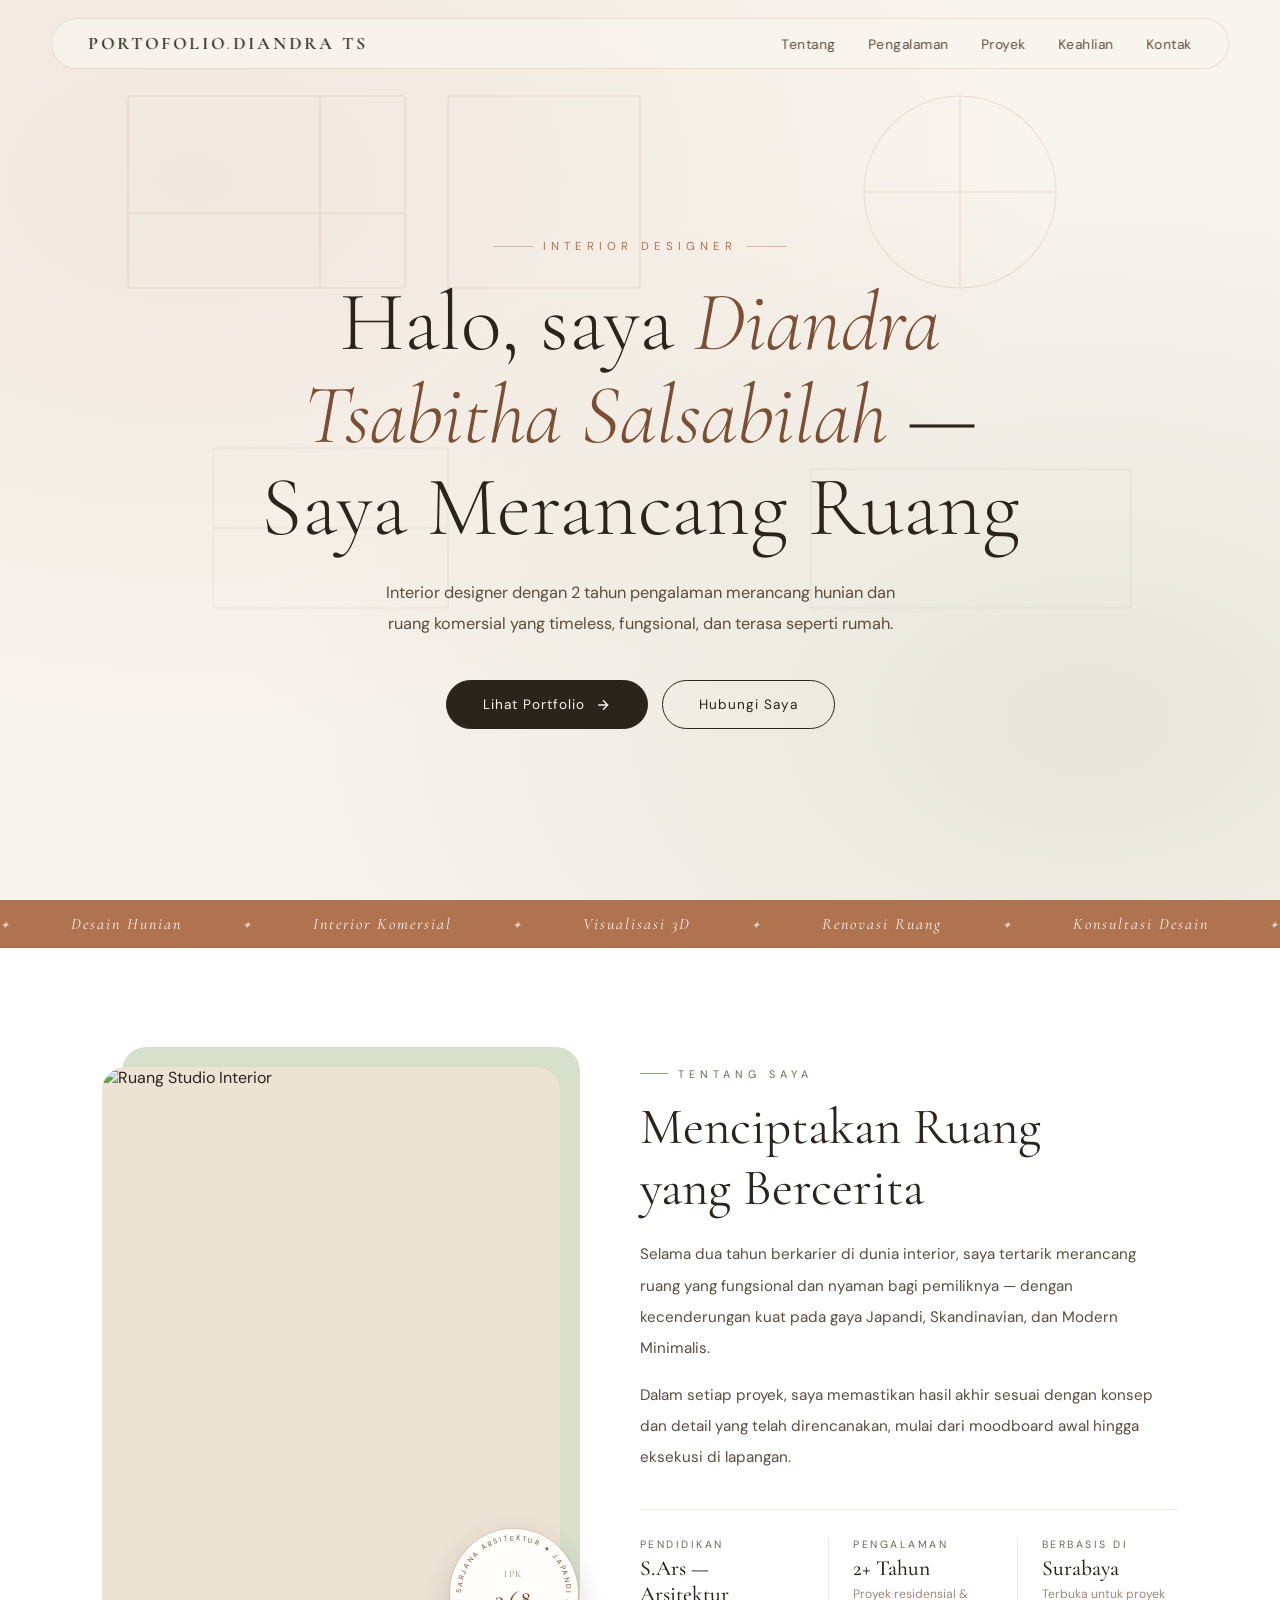
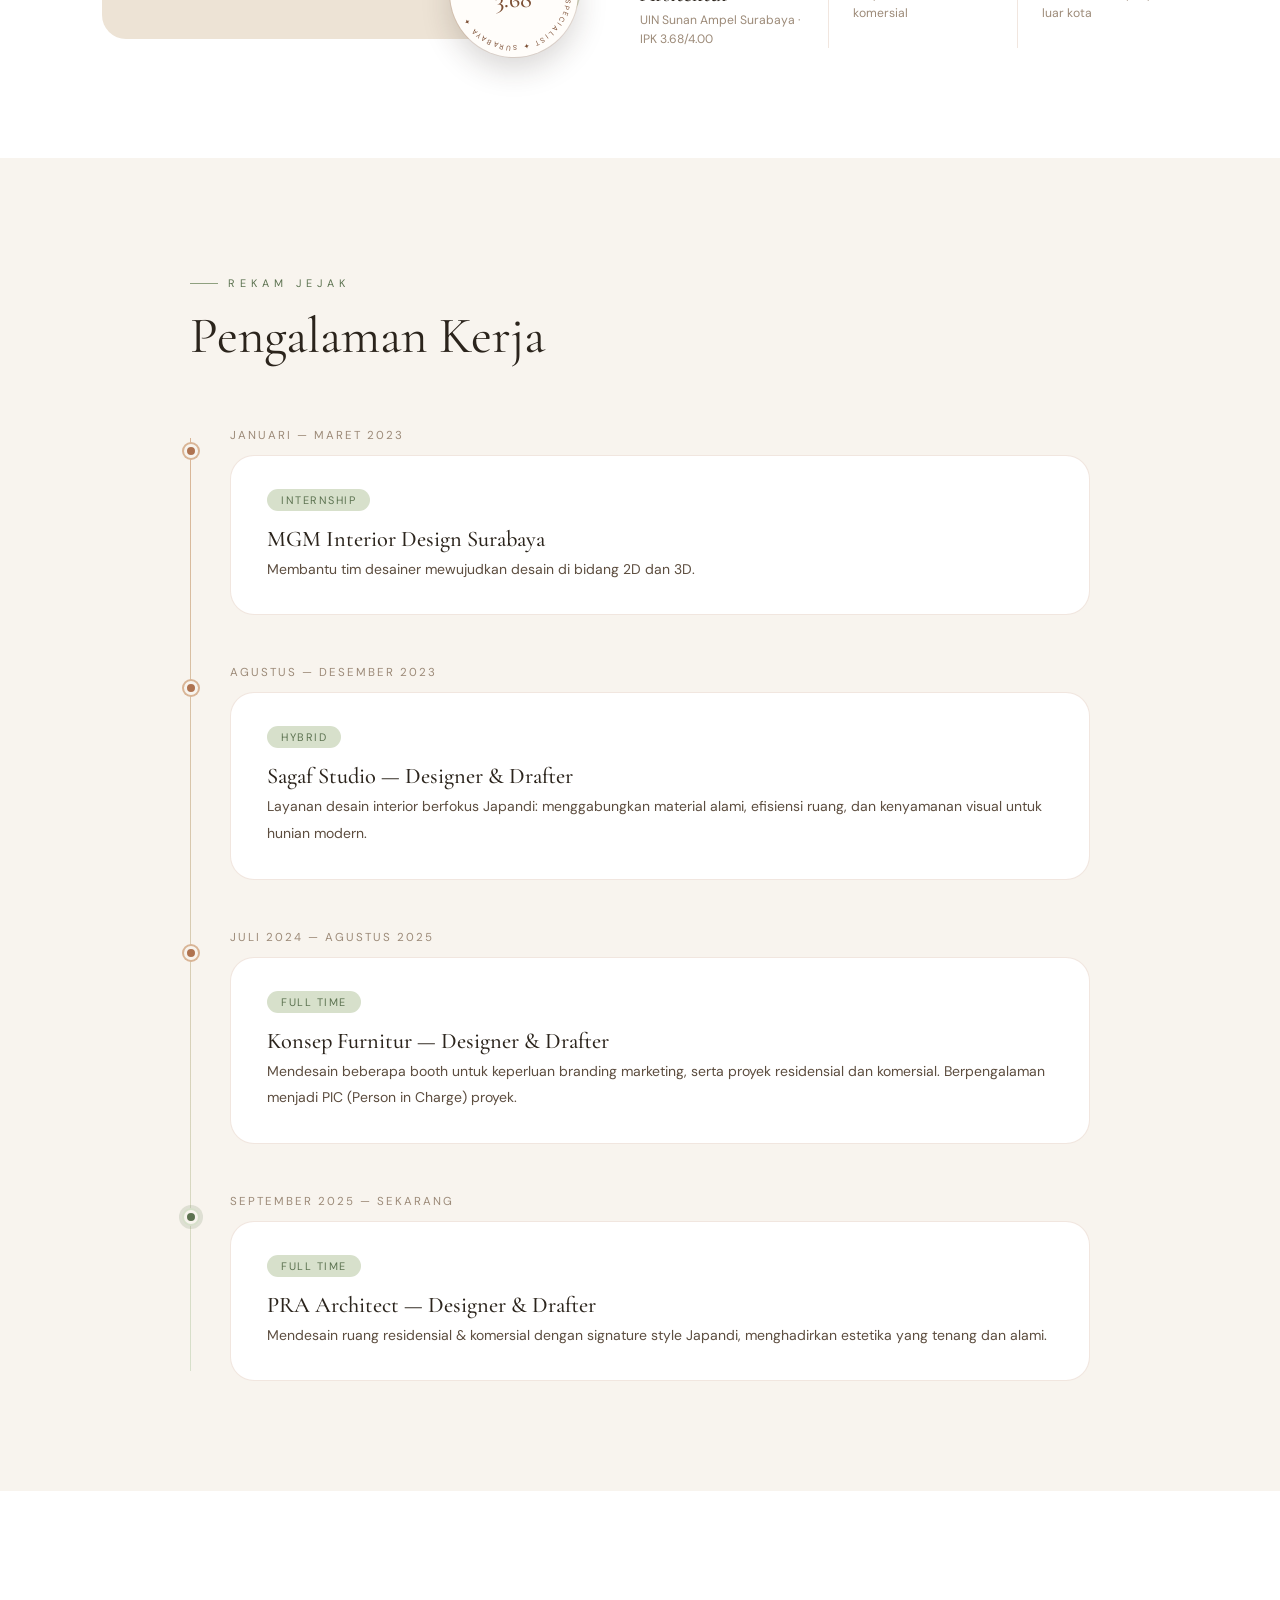
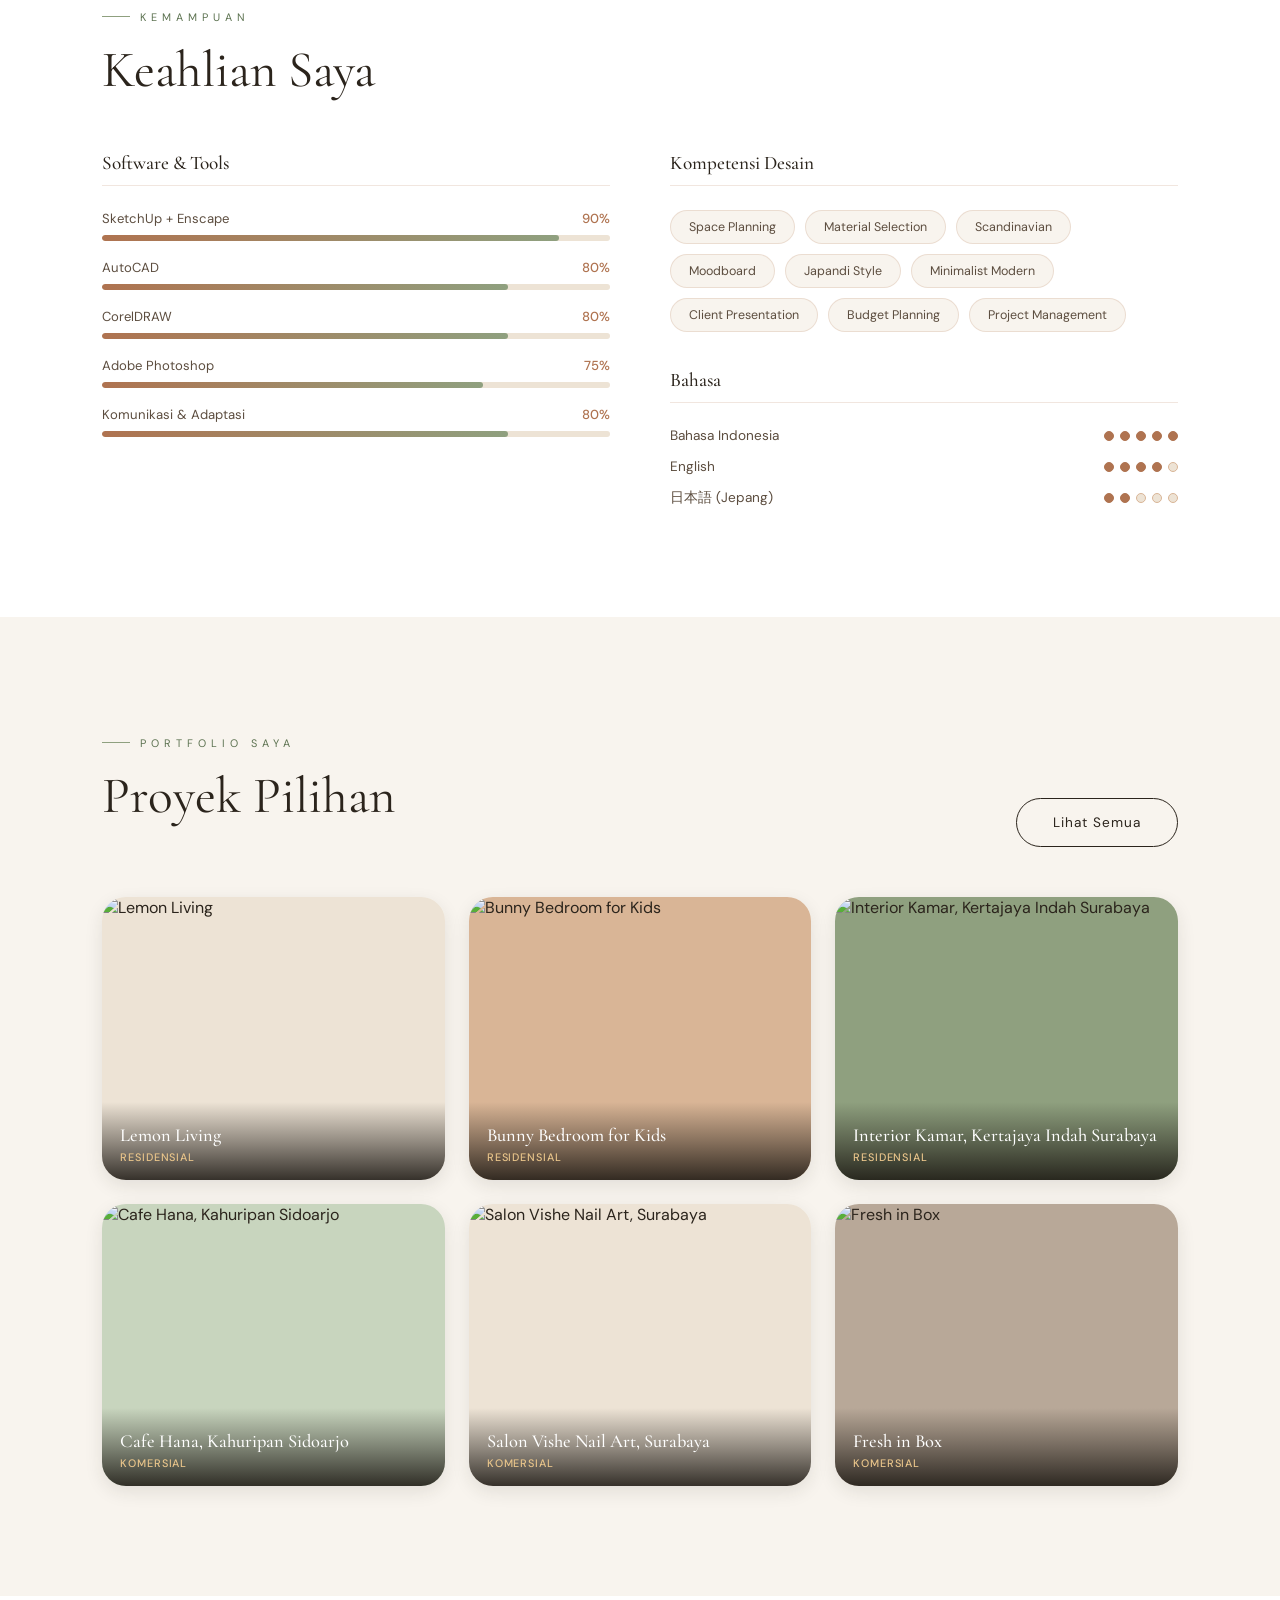
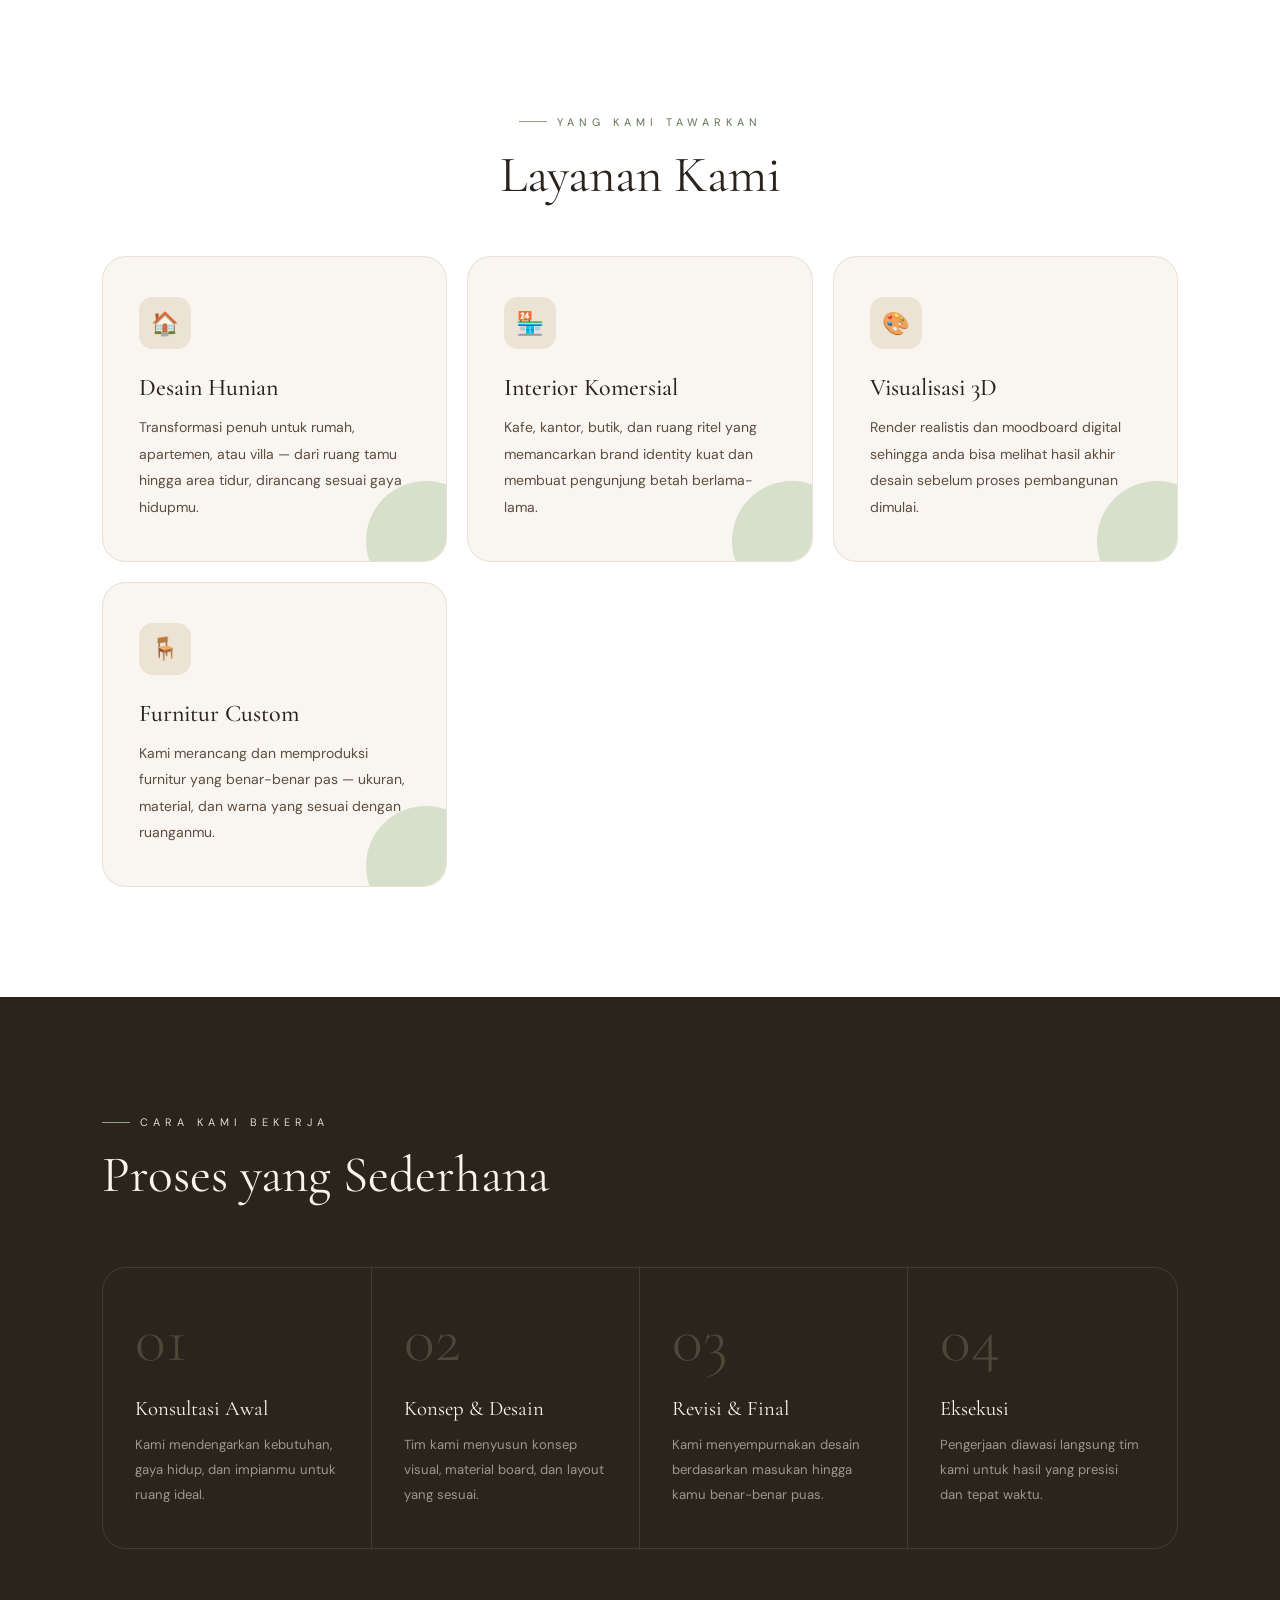
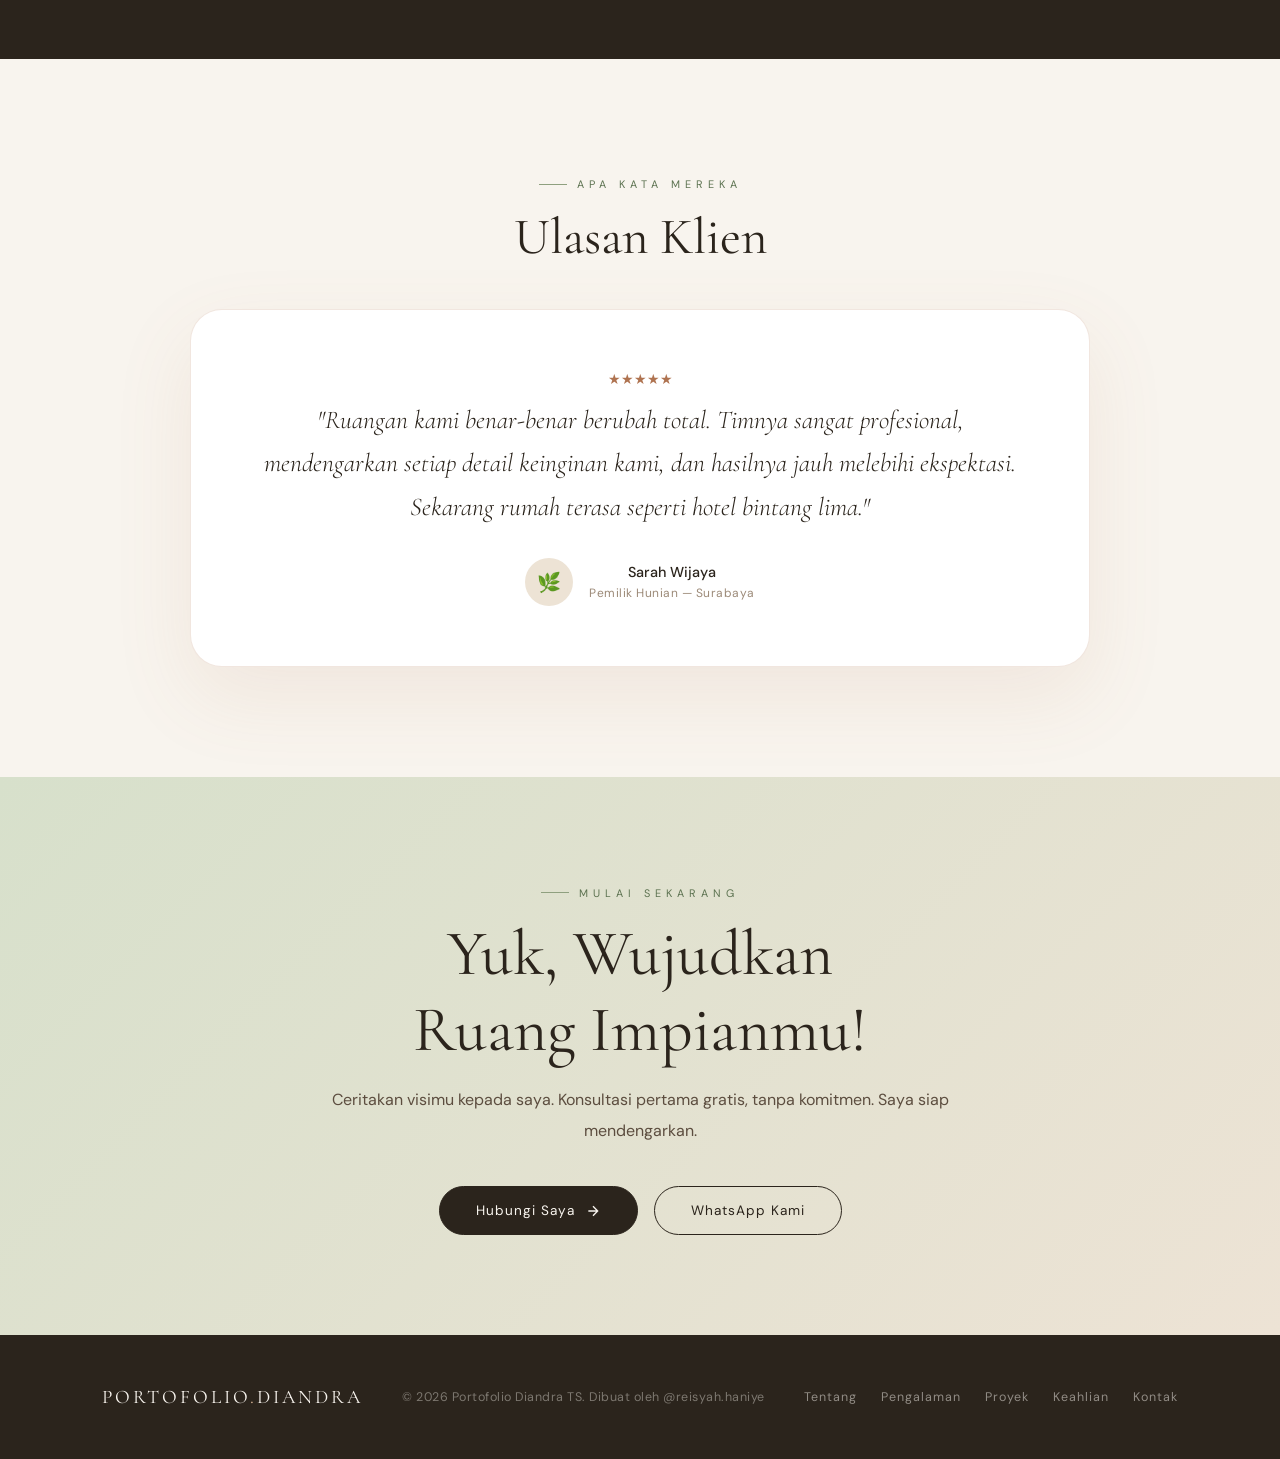
==== index.html @ 80de144f "website1" ====
<!DOCTYPE html>
<html lang="id">
<head>
  <meta charset="UTF-8">
  <meta name="viewport" content="width=device-width, initial-scale=1.0">
  <title>Portofolio — Diandra Tsabitha Salsabilah</title>
  <meta name="description" content="Diandra Tsabitha Salsabilah — Interior designer di Surabaya berfokus pada gaya Japandi, Skandinavian, dan Modern Minimalis.">
  <link rel="stylesheet" href="style.css">
  <link href="https://fonts.googleapis.com/css2?family=Cormorant+Garamond:ital,wght@0,300;0,400;0,500;0,600;1,300;1,400&family=DM+Sans:wght@300;400;500&display=swap" rel="stylesheet">
</head>
<body>

<nav class="navbar">
  <div class="logo">PORTOFOLIO<span>.</span>DIANDRA TS</div>
  <ul class="nav-links">
    <li><a href="#tentang">Tentang</a></li>
    <li><a href="#pengalaman">Pengalaman</a></li>
    <li><a href="#proyek">Proyek</a></li>
    <li><a href="#keahlian">Keahlian</a></li>
    <li><a href="#kontak">Kontak</a></li>
  </ul>
  <button class="nav-toggle" aria-label="Buka menu navigasi" aria-expanded="false">
    <span></span>
    <span></span>
    <span></span>
  </button>
</nav>

<section class="hero">
  <svg class="hero-blueprint" viewBox="0 0 1200 700" preserveAspectRatio="xMidYMid slice" xmlns="http://www.w3.org/2000/svg" aria-hidden="true">
    <g stroke="#af7350" stroke-width="1" fill="none" opacity="0.35">
      <rect x="120" y="90" width="260" height="180" rx="2"></rect>
      <rect x="420" y="90" width="180" height="180" rx="2"></rect>
      <line x1="120" y1="200" x2="380" y2="200"></line>
      <line x1="300" y1="90" x2="300" y2="270"></line>
      <circle cx="900" cy="180" r="90"></circle>
      <line x1="810" y1="180" x2="990" y2="180"></line>
      <line x1="900" y1="90" x2="900" y2="270"></line>
    </g>
    <g stroke="#8fa07f" stroke-width="1" fill="none" opacity="0.3">
      <rect x="200" y="420" width="220" height="150" rx="2"></rect>
      <rect x="760" y="440" width="300" height="130" rx="2"></rect>
      <line x1="200" y1="495" x2="420" y2="495"></line>
    </g>
  </svg>
  <div class="hero-content fade">
    <div class="hero-eyebrow">Interior Designer</div>
    <h1>
      Halo, saya <em>Diandra Tsabitha Salsabilah</em> —<br>
      Saya Merancang Ruang
    </h1>
    <p>
      Interior designer dengan 2 tahun pengalaman merancang hunian dan ruang komersial
      yang timeless, fungsional, dan terasa seperti rumah.
    </p>
    <div style="display:flex;gap:14px;justify-content:center;flex-wrap:wrap;">
      <a href="#proyek" class="btn">
        Lihat Portfolio
        <svg viewBox="0 0 24 24" fill="none" stroke="currentColor" stroke-width="2"><path d="M5 12h14M12 5l7 7-7 7"/></svg>
      </a>
      <a href="#kontak" class="btn btn-outline">Hubungi Saya</a>
    </div>
  </div>
</section>

<div class="ticker-wrap">
  <div class="ticker">
    <span>Desain Hunian</span>
    <span>Interior Komersial</span>
    <span>Visualisasi 3D</span>
    <span>Renovasi Ruang</span>
    <span>Konsultasi Desain</span>
    <span>Furnitur Custom</span>
    <span>Desain Hunian</span>
    <span>Interior Komersial</span>
    <span>Visualisasi 3D</span>
    <span>Renovasi Ruang</span>
    <span>Konsultasi Desain</span>
    <span>Furnitur Custom</span>
  </div>
</div>

<!-- ══════════ TENTANG (Tentang + Pendidikan digabung) ══════════ -->
<section id="tentang" class="about-section">
  <div class="about-grid">

    <div class="about-visual fade">
      <img
        src="images/about.png"
        alt="Ruang Studio Interior"
        class="about-img-main"
        onerror="this.style.background='#ede3d5';this.removeAttribute('src')"
      >
      <div class="about-stamp" aria-hidden="true">
        <svg class="about-stamp-svg" viewBox="0 0 200 200">
          <path id="stampCircle" d="M 100,100 m -82,0 a 82,82 0 1,1 164,0 a 82,82 0 1,1 -164,0" fill="none"></path>
          <text font-size="11" letter-spacing="3">
            <textPath href="#stampCircle" startOffset="0%">SARJANA ARSITEKTUR ✦ JAPANDI SPECIALIST ✦ SURABAYA ✦ </textPath>
          </text>
        </svg>
        <div class="about-stamp-center">IPK<br><strong>3.68</strong></div>
      </div>
    </div>

    <div class="about-text fade fade-delay-1">
      <div class="section-label">Tentang Saya</div>
      <h2 class="section-title">Menciptakan Ruang<br>yang Bercerita</h2>
      <p>
        Selama dua tahun berkarier di dunia interior, saya tertarik merancang ruang yang
        fungsional dan nyaman bagi pemiliknya — dengan kecenderungan kuat pada gaya
        Japandi, Skandinavian, dan Modern Minimalis.
      </p>
      <p>
        Dalam setiap proyek, saya memastikan hasil akhir sesuai dengan konsep dan detail
        yang telah direncanakan, mulai dari moodboard awal hingga eksekusi di lapangan.
      </p>

      <div class="about-facts">
        <div class="about-fact">
          <span class="about-fact-label">Pendidikan</span>
          <strong class="about-fact-value">S.Ars — Arsitektur</strong>
          <span class="about-fact-sub">UIN Sunan Ampel Surabaya · IPK 3.68/4.00</span>
        </div>
        <div class="about-fact">
          <span class="about-fact-label">Pengalaman</span>
          <strong class="about-fact-value">2+ Tahun</strong>
          <span class="about-fact-sub">Proyek residensial & komersial</span>
        </div>
        <div class="about-fact">
          <span class="about-fact-label">Berbasis di</span>
          <strong class="about-fact-value">Surabaya</strong>
          <span class="about-fact-sub">Terbuka untuk proyek luar kota</span>
        </div>
      </div>
    </div>

  </div>
</section>

<section id="pengalaman" class="experience-section">
  <div class="experience-inner">
    <div class="fade">
      <div class="section-label">Rekam Jejak</div>
      <h2 class="section-title">Pengalaman Kerja</h2>
    </div>

    <div class="timeline">

      <div class="timeline-item fade">
        <div class="timeline-dot"></div>
        <div class="timeline-date">Januari — Maret 2023</div>
        <div class="timeline-card">
          <div class="timeline-tag">Internship</div>
          <h3>MGM Interior Design Surabaya</h3>
          <p>Membantu tim desainer mewujudkan desain di bidang 2D dan 3D.</p>
        </div>
      </div>

      <div class="timeline-item fade fade-delay-1">
        <div class="timeline-dot"></div>
        <div class="timeline-date">Agustus — Desember 2023</div>
        <div class="timeline-card">
          <div class="timeline-tag">Hybrid</div>
          <h3>Sagaf Studio — Designer & Drafter</h3>
          <p>Layanan desain interior berfokus Japandi: menggabungkan material alami, efisiensi ruang, dan kenyamanan visual untuk hunian modern.</p>
        </div>
      </div>

      <div class="timeline-item fade fade-delay-2">
        <div class="timeline-dot"></div>
        <div class="timeline-date">Juli 2024 — Agustus 2025</div>
        <div class="timeline-card">
          <div class="timeline-tag">Full Time</div>
          <h3>Konsep Furnitur — Designer & Drafter</h3>
          <p>Mendesain beberapa booth untuk keperluan branding marketing, serta proyek residensial dan komersial. Berpengalaman menjadi PIC (Person in Charge) proyek.</p>
        </div>
      </div>

      <div class="timeline-item current fade fade-delay-1">
        <div class="timeline-dot"></div>
        <div class="timeline-date">September 2025 — Sekarang</div>
        <div class="timeline-card">
          <div class="timeline-tag">Full Time</div>
          <h3>PRA Architect — Designer & Drafter</h3>
          <p>Mendesain ruang residensial & komersial dengan signature style Japandi, menghadirkan estetika yang tenang dan alami.</p>
        </div>
      </div>

    </div>
  </div>
</section>

<section id="keahlian" class="skills-section">
  <div class="skills-inner">

    <div class="skills-header fade">
      <div>
        <div class="section-label">Kemampuan</div>
        <h2 class="section-title">Keahlian Saya</h2>
      </div>
    </div>

    <div class="skills-grid">

      <div class="skills-col fade">
        <h3 class="skills-group-title">Software & Tools</h3>
        <div class="skill-bar-list">
          <div class="skill-bar-item">
            <div class="skill-bar-label"><span>SketchUp + Enscape</span><span>90%</span></div>
            <div class="skill-bar-track"><div class="skill-bar-fill" style="--w:90%"></div></div>
          </div>
          <div class="skill-bar-item">
            <div class="skill-bar-label"><span>AutoCAD</span><span>80%</span></div>
            <div class="skill-bar-track"><div class="skill-bar-fill" style="--w:80%"></div></div>
          </div>
          <div class="skill-bar-item">
            <div class="skill-bar-label"><span>CorelDRAW</span><span>80%</span></div>
            <div class="skill-bar-track"><div class="skill-bar-fill" style="--w:80%"></div></div>
          </div>
          <div class="skill-bar-item">
            <div class="skill-bar-label"><span>Adobe Photoshop</span><span>75%</span></div>
            <div class="skill-bar-track"><div class="skill-bar-fill" style="--w:75%"></div></div>
          </div>
          <div class="skill-bar-item">
            <div class="skill-bar-label"><span>Komunikasi & Adaptasi</span><span>80%</span></div>
            <div class="skill-bar-track"><div class="skill-bar-fill" style="--w:80%"></div></div>
          </div>
        </div>
      </div>

      <div class="skills-col fade fade-delay-1">
        <h3 class="skills-group-title">Kompetensi Desain</h3>
        <div class="skill-tags">
          <span class="skill-tag">Space Planning</span>
          <span class="skill-tag">Material Selection</span>
          <span class="skill-tag">Scandinavian</span>
          <span class="skill-tag">Moodboard</span>
          <span class="skill-tag">Japandi Style</span>
          <span class="skill-tag">Minimalist Modern</span>
          <span class="skill-tag">Client Presentation</span>
          <span class="skill-tag">Budget Planning</span>
          <span class="skill-tag">Project Management</span>
        </div>

        <h3 class="skills-group-title" style="margin-top:36px">Bahasa</h3>
        <div class="lang-list">
          <div class="lang-item">
            <span>Bahasa Indonesia</span>
            <div class="lang-dots">
              <span class="dot active"></span><span class="dot active"></span>
              <span class="dot active"></span><span class="dot active"></span>
              <span class="dot active"></span>
            </div>
          </div>
          <div class="lang-item">
            <span>English</span>
            <div class="lang-dots">
              <span class="dot active"></span><span class="dot active"></span>
              <span class="dot active"></span><span class="dot active"></span>
              <span class="dot"></span>
            </div>
          </div>
          <div class="lang-item">
            <span>日本語 (Jepang)</span>
            <div class="lang-dots">
              <span class="dot active"></span><span class="dot active"></span>
              <span class="dot"></span><span class="dot"></span>
              <span class="dot"></span>
            </div>
          </div>
        </div>
      </div>

    </div>
  </div>
</section>

<section id="proyek" class="projects-section">
  <div class="projects-header fade">
    <div>
      <div class="section-label">Portfolio Saya</div>
      <h2 class="section-title">Proyek Pilihan</h2>
    </div>
    <a href="#kontak" class="btn btn-outline">Lihat Semua</a>
  </div>

  <div class="masonry">
    <div class="masonry-item fade">
      <a href="project-1.html">
        <img src="images/project1.png" alt="Lemon Living" onerror="this.style.cssText='background:#ede3d5;display:block;width:100%;height:100%';this.removeAttribute('src')">
        <div class="masonry-caption">
          <h4>Lemon Living</h4>
          <span>Residensial</span>
        </div>
      </a>
    </div>
    <div class="masonry-item fade fade-delay-1">
      <a href="project-2.html">
        <img src="images/project2.png" alt="Bunny Bedroom for Kids" onerror="this.style.cssText='background:#d9b596;display:block;width:100%;height:100%';this.removeAttribute('src')">
        <div class="masonry-caption">
          <h4>Bunny Bedroom for Kids</h4>
          <span>Residensial</span>
        </div>
      </a>
    </div>
    <div class="masonry-item fade fade-delay-2">
      <a href="project-3.html">
        <img src="images/project3.png" alt="Interior Kamar, Kertajaya Indah Surabaya" onerror="this.style.cssText='background:#8fa07f;display:block;width:100%;height:100%';this.removeAttribute('src')">
        <div class="masonry-caption">
          <h4>Interior Kamar, Kertajaya Indah Surabaya</h4>
          <span>Residensial</span>
        </div>
      </a>
    </div>
    <div class="masonry-item fade">
      <a href="project-4.html">
        <img src="images/project4.png" alt="Cafe Hana, Kahuripan Sidoarjo" onerror="this.style.cssText='background:#c8d5be;display:block;width:100%;height:100%';this.removeAttribute('src')">
        <div class="masonry-caption">
          <h4>Cafe Hana, Kahuripan Sidoarjo</h4>
          <span>Komersial</span>
        </div>
      </a>
    </div>
    <div class="masonry-item fade fade-delay-1">
      <a href="project-5.html">
        <img src="images/project5.png" alt="Salon Vishe Nail Art, Surabaya" onerror="this.style.cssText='background:#ede3d5;display:block;width:100%;height:100%';this.removeAttribute('src')">
        <div class="masonry-caption">
          <h4>Salon Vishe Nail Art, Surabaya</h4>
          <span>Komersial</span>
        </div>
      </a>
    </div>
    <div class="masonry-item fade fade-delay-2">
      <a href="project-6.html">
        <img src="images/project6.png" alt="Fresh in Box" onerror="this.style.cssText='background:#b8a898;display:block;width:100%;height:100%';this.removeAttribute('src')">
        <div class="masonry-caption">
          <h4>Fresh in Box</h4>
          <span>Komersial</span>
        </div>
      </a>
    </div>
  </div>
</section>

<!-- ══════════ SERVICES ══════════ -->
<section id="layanan" class="services-section">
  <div class="services-inner">
    <div class="fade" style="text-align:center;margin-bottom:0">
      <div class="section-label" style="justify-content:center">Yang Kami Tawarkan</div>
      <h2 class="section-title" style="text-align:center">Layanan Kami</h2>
    </div>

    <div class="services-grid">
      <div class="service-card fade">
        <div class="service-icon">🏠</div>
        <h3>Desain Hunian</h3>
        <p>Transformasi penuh untuk rumah, apartemen, atau villa — dari ruang tamu hingga area tidur, dirancang sesuai gaya hidupmu.</p>
      </div>
      <div class="service-card fade fade-delay-1">
        <div class="service-icon">🏪</div>
        <h3>Interior Komersial</h3>
        <p>Kafe, kantor, butik, dan ruang ritel yang memancarkan brand identity kuat dan membuat pengunjung betah berlama-lama.</p>
      </div>
      <div class="service-card fade fade-delay-2">
        <div class="service-icon">🎨</div>
        <h3>Visualisasi 3D</h3>
        <p>Render realistis dan moodboard digital sehingga anda bisa melihat hasil akhir desain sebelum proses pembangunan dimulai.</p>
      </div>
      <div class="service-card fade fade-delay-3">
        <div class="service-icon">🪑</div>
        <h3>Furnitur Custom</h3>
        <p>Kami merancang dan memproduksi furnitur yang benar-benar pas — ukuran, material, dan warna yang sesuai dengan ruanganmu.</p>
      </div>
    </div>
  </div>
</section>

<!-- ══════════ PROCESS ══════════ -->
<section class="process-section">
  <div class="process-inner">
    <div class="fade">
      <div class="section-label">Cara Kami Bekerja</div>
      <h2 class="section-title">Proses yang Sederhana</h2>
    </div>

    <div class="process-steps">
      <div class="process-step fade">
        <div class="step-num">01</div>
        <h4>Konsultasi Awal</h4>
        <p>Kami mendengarkan kebutuhan, gaya hidup, dan impianmu untuk ruang ideal.</p>
      </div>
      <div class="process-step fade fade-delay-1">
        <div class="step-num">02</div>
        <h4>Konsep & Desain</h4>
        <p>Tim kami menyusun konsep visual, material board, dan layout yang sesuai.</p>
      </div>
      <div class="process-step fade fade-delay-2">
        <div class="step-num">03</div>
        <h4>Revisi & Final</h4>
        <p>Kami menyempurnakan desain berdasarkan masukan hingga kamu benar-benar puas.</p>
      </div>
      <div class="process-step fade fade-delay-3">
        <div class="step-num">04</div>
        <h4>Eksekusi</h4>
        <p>Pengerjaan diawasi langsung tim kami untuk hasil yang presisi dan tepat waktu.</p>
      </div>
    </div>
  </div>
</section>

<section class="testimonial-section">
  <div class="testimonial-inner fade">
    <div class="section-label" style="justify-content:center">Apa Kata Mereka</div>
    <h2 class="section-title" style="margin-bottom:40px">Ulasan Klien</h2>

    <div class="review-card">
      <div class="stars">★★★★★</div>
      <blockquote>
        "Ruangan kami benar-benar berubah total. Timnya sangat profesional,
        mendengarkan setiap detail keinginan kami, dan hasilnya jauh melebihi
        ekspektasi. Sekarang rumah terasa seperti hotel bintang lima."
      </blockquote>
      <div class="review-author">
        <div class="author-avatar">🌿</div>
        <div class="author-info">
          <strong>Sarah Wijaya</strong>
          <span>Pemilik Hunian — Surabaya</span>
        </div>
      </div>
    </div>
  </div>
</section>

<section id="kontak" class="contact-section">
  <div class="contact-inner fade">
    <div class="section-label" style="justify-content:center">Mulai Sekarang</div>
    <h2 class="section-title">
      Yuk, Wujudkan<br>Ruang Impianmu!
    </h2>
    <p>
      Ceritakan visimu kepada saya. Konsultasi pertama gratis,
      tanpa komitmen. Saya siap mendengarkan.
    </p>
    <div class="contact-btns">
      <a href="mailto:hello@ruangstudio.id" class="btn">
        Hubungi Saya
        <svg viewBox="0 0 24 24" fill="none" stroke="currentColor" stroke-width="2" style="width:16px;height:16px"><path d="M5 12h14M12 5l7 7-7 7"/></svg>
      </a>
      <a href="https://wa.me/62812345678" class="btn btn-outline">WhatsApp Kami</a>
    </div>
  </div>
</section>

<footer>
  <div class="footer-logo">PORTOFOLIO<span>.</span>DIANDRA</div>
  <p>© 2026 Portofolio Diandra TS. Dibuat oleh @reisyah.haniye</p>
  <div class="footer-links">
    <a href="#tentang">Tentang</a>
    <a href="#pengalaman">Pengalaman</a>
    <a href="#proyek">Proyek</a>
    <a href="#keahlian">Keahlian</a>
    <a href="#kontak">Kontak</a>
  </div>
</footer>

<script src="script.js"></script>
</body>
</html>
---- style.css ----
@import url('https://fonts.googleapis.com/css2?family=Cormorant+Garamond:ital,wght@0,300;0,400;0,500;0,600;1,300;1,400&family=DM+Sans:wght@300;400;500&display=swap');

:root {
  --cream:    #f8f4ee;
  --paper:    #fffdfa;
  --white:    #ffffff;
  --beige:    #ede3d5;
  --clay:     #af7350;
  --clay-dk:  #7c4f34;
  --clay-lt:  #d9b596;
  --sage:     #8fa07f;
  --sage-lt:  #d7e0cb;
  --sage-dk:  #5c7250;
  --ink:      #2b241c;
  --text:     #5c4d3f;
  --muted:    #9c8a78;

  --card:   rgba(255,255,255,0.72);
  --glass:  rgba(248,244,238,0.80);
  --border: rgba(175,115,80,0.18);
  --radius: 24px;
}

*, *::before, *::after {
  margin: 0; padding: 0;
  box-sizing: border-box;
}

html { scroll-behavior: smooth; }

@media (prefers-reduced-motion: reduce) {
  html { scroll-behavior: auto; }
  * { animation-duration: 0.001ms !important; animation-iteration-count: 1 !important; transition-duration: 0.001ms !important; }
}

body {
  font-family: 'DM Sans', sans-serif;
  background: var(--cream);
  color: var(--ink);
  overflow-x: hidden;
}

/* ── Ambient background blobs ── */
body::before {
  content: "";
  position: fixed;
  width: 700px; height: 700px;
  top: -250px; left: -250px;
  background: radial-gradient(circle, var(--beige) 0%, transparent 70%);
  opacity: 0.7;
  z-index: -1;
}
body::after {
  content: "";
  position: fixed;
  width: 600px; height: 600px;
  right: -200px; bottom: -200px;
  background: radial-gradient(circle, var(--sage-lt) 0%, transparent 70%);
  opacity: 0.6;
  z-index: -1;
}

/* ══════════════════════════ NAVBAR ══════════════════════════ */
.navbar {
  position: fixed;
  top: 18px;
  left: 50%;
  transform: translateX(-50%);
  width: 92%;
  max-width: 1200px;
  padding: 14px 36px;
  display: flex;
  justify-content: space-between;
  align-items: center;
  background: var(--glass);
  backdrop-filter: blur(20px);
  -webkit-backdrop-filter: blur(20px);
  border-radius: 60px;
  border: 1px solid var(--border);
  z-index: 1000;
  transition: background 0.4s, box-shadow 0.4s, border-radius 0.4s;
}

.logo {
  font-family: 'Cormorant Garamond', serif;
  font-weight: 600;
  font-size: 1.1rem;
  letter-spacing: 3px;
  color: var(--ink);
}

.logo span { color: var(--clay); }

.nav-links {
  display: flex;
  gap: 32px;
  list-style: none;
}

.nav-links a {
  text-decoration: none;
  color: var(--text);
  font-size: 0.85rem;
  font-weight: 400;
  letter-spacing: 0.5px;
  transition: color 0.3s;
  position: relative;
}

.nav-links a::after {
  content: "";
  position: absolute;
  bottom: -3px; left: 0;
  width: 0; height: 1px;
  background: var(--clay);
  transition: width 0.3s;
}

.nav-links a:hover { color: var(--clay); }
.nav-links a:hover::after { width: 100%; }
.nav-links a:focus-visible,
.btn:focus-visible,
.pd-back:focus-visible {
  outline: 2px solid var(--clay);
  outline-offset: 4px;
  border-radius: 4px;
}

/* ── Hamburger toggle (mobile only) ── */
.nav-toggle {
  display: none;
  width: 34px;
  height: 34px;
  border: none;
  background: transparent;
  cursor: pointer;
  padding: 0;
  flex-direction: column;
  justify-content: center;
  align-items: center;
  gap: 5px;
  flex-shrink: 0;
}
.nav-toggle span {
  display: block;
  width: 22px;
  height: 2px;
  background: var(--ink);
  border-radius: 2px;
  transition: transform 0.3s ease, opacity 0.3s ease;
}
.navbar.nav-open .nav-toggle span:nth-child(1) { transform: translateY(7px) rotate(45deg); }
.navbar.nav-open .nav-toggle span:nth-child(2) { opacity: 0; }
.navbar.nav-open .nav-toggle span:nth-child(3) { transform: translateY(-7px) rotate(-45deg); }

/* ══════════════════════════ HERO ══════════════════════════ */
.hero {
  min-height: 100vh;
  display: flex;
  justify-content: center;
  align-items: center;
  position: relative;
  text-align: center;
  padding: 160px 8% 100px;
  background:
    radial-gradient(ellipse at 15% 20%, rgba(175,115,80,0.10) 0%, transparent 55%),
    radial-gradient(ellipse at 85% 80%, rgba(143,160,127,0.16) 0%, transparent 55%),
    var(--cream);
  overflow: hidden;
}

.hero-blueprint {
  position: absolute;
  inset: 0;
  z-index: 0;
  opacity: 0.5;
  pointer-events: none;
}

.hero-content {
  position: relative;
  z-index: 2;
  max-width: 820px;
}

.hero-eyebrow {
  display: inline-flex;
  align-items: center;
  gap: 10px;
  font-size: 0.72rem;
  letter-spacing: 5px;
  text-transform: uppercase;
  color: var(--clay);
  margin-bottom: 22px;
}

.hero-eyebrow::before,
.hero-eyebrow::after {
  content: "";
  display: block;
  width: 40px;
  height: 1px;
  background: var(--clay-lt);
}

.hero h1 {
  font-family: 'Cormorant Garamond', serif;
  font-size: clamp(3rem, 6.6vw, 5.4rem);
  font-weight: 300;
  line-height: 1.1;
  color: var(--ink);
  margin-bottom: 24px;
}

.hero h1 em {
  font-style: italic;
  color: var(--clay-dk);
}

.hero p {
  font-size: 1.02rem;
  line-height: 1.9;
  color: var(--text);
  max-width: 520px;
  margin: 0 auto 40px;
}

.btn {
  display: inline-flex;
  align-items: center;
  gap: 10px;
  padding: 15px 36px;
  background: var(--ink);
  color: var(--cream);
  text-decoration: none;
  border-radius: 60px;
  font-size: 0.85rem;
  letter-spacing: 1px;
  transition: background 0.3s, transform 0.3s;
  border: 1.5px solid var(--ink);
}

.btn:hover {
  background: var(--clay-dk);
  border-color: var(--clay-dk);
  transform: translateY(-3px);
}

.btn-outline {
  background: transparent;
  color: var(--ink);
  border: 1.5px solid var(--ink);
}

.btn-outline:hover {
  background: var(--ink);
  color: var(--cream);
}

.btn svg { width: 16px; height: 16px; }

/* ══════════════════════════ SCROLL TICKER ══════════════════════════ */
.ticker-wrap {
  overflow: hidden;
  background: var(--clay);
  padding: 14px 0;
}

.ticker {
  display: flex;
  gap: 60px;
  animation: ticker 24s linear infinite;
  width: max-content;
}

.ticker span {
  font-family: 'Cormorant Garamond', serif;
  font-size: 1rem;
  font-style: italic;
  color: var(--cream);
  white-space: nowrap;
  letter-spacing: 2px;
}

.ticker span::before {
  content: "✦";
  margin-right: 60px;
  font-size: 0.7rem;
  opacity: 0.7;
}

@keyframes ticker {
  from { transform: translateX(0); }
  to   { transform: translateX(-50%); }
}

/* ══════════════════════════ SECTIONS BASE ══════════════════════════ */
section { padding: 110px 8%; }

.section-label {
  display: inline-flex;
  align-items: center;
  gap: 10px;
  font-size: 0.68rem;
  letter-spacing: 5px;
  text-transform: uppercase;
  color: var(--sage-dk);
  margin-bottom: 16px;
}

.section-label::before {
  content: "";
  width: 28px; height: 1px;
  background: var(--sage);
}

.section-title {
  font-family: 'Cormorant Garamond', serif;
  font-size: clamp(2.2rem, 4vw, 3.4rem);
  font-weight: 400;
  line-height: 1.2;
  margin-bottom: 20px;
}

/* ══════════════════════════ ABOUT (+ PENDIDIKAN) ══════════════════════════ */
.about-section { background: var(--white); }

.about-grid {
  display: grid;
  grid-template-columns: 0.85fr 1fr;
  gap: 80px;
  align-items: center;
  max-width: 1200px;
  margin: 0 auto;
}

.about-visual {
  position: relative;
}

.about-img-main {
  width: 100%;
  aspect-ratio: 4/5;
  object-fit: cover;
  border-radius: var(--radius);
  background: var(--beige);
  display: block;
}

.about-visual::before {
  content: "";
  position: absolute;
  inset: -20px -20px 20px 20px;
  background: var(--sage-lt);
  border-radius: var(--radius);
  z-index: -1;
}

/* signature element: rotating credential stamp */
.about-stamp {
  position: absolute;
  right: -18px;
  bottom: -18px;
  width: 128px;
  height: 128px;
  border-radius: 50%;
  background: var(--paper);
  box-shadow: 0 12px 30px rgba(43,36,28,0.18), 0 0 0 1px var(--border);
  display: flex;
  align-items: center;
  justify-content: center;
  color: var(--clay-dk);
}

.about-stamp-svg {
  position: absolute;
  inset: 0;
  width: 100%;
  height: 100%;
  animation: stamp-spin 22s linear infinite;
}

.about-stamp-svg text {
  fill: var(--clay-dk);
  font-family: 'DM Sans', sans-serif;
}

.about-stamp-center {
  position: relative;
  z-index: 1;
  text-align: center;
  font-family: 'Cormorant Garamond', serif;
  font-size: 0.62rem;
  letter-spacing: 1.5px;
  text-transform: uppercase;
  color: var(--muted);
  line-height: 1.5;
}

.about-stamp-center strong {
  display: block;
  font-size: 1.5rem;
  font-weight: 500;
  color: var(--clay-dk);
  letter-spacing: 0;
}

@keyframes stamp-spin {
  from { transform: rotate(0deg); }
  to   { transform: rotate(360deg); }
}

.about-text p {
  font-size: 0.95rem;
  line-height: 2.05;
  color: var(--text);
  margin-bottom: 16px;
  max-width: 520px;
}

.about-text p:last-of-type { margin-bottom: 36px; }

.about-facts {
  display: grid;
  grid-template-columns: repeat(3, 1fr);
  gap: 24px 28px;
  border-top: 1px solid var(--border);
  padding-top: 28px;
}

.about-fact {
  display: flex;
  flex-direction: column;
  gap: 4px;
  padding-left: 24px;
  border-left: 1px solid var(--border);
}

.about-fact:first-child { padding-left: 0; border-left: none; }

.about-fact-label {
  font-size: 0.66rem;
  letter-spacing: 2.5px;
  text-transform: uppercase;
  color: var(--sage-dk);
}

.about-fact-value {
  font-family: 'Cormorant Garamond', serif;
  font-size: 1.35rem;
  font-weight: 500;
  color: var(--ink);
}

.about-fact-sub {
  font-size: 0.76rem;
  color: var(--muted);
  line-height: 1.5;
}

/* ══════════════════════════ PROJECTS / MASONRY ══════════════════════════ */
.projects-section { background: var(--cream); }

.projects-header {
  display: flex;
  justify-content: space-between;
  align-items: flex-end;
  margin-bottom: 50px;
  max-width: 1200px;
  margin-left: auto;
  margin-right: auto;
}

.masonry {
  display: grid;
  grid-template-columns: repeat(3, minmax(0, 1fr));
  gap: 24px;
  max-width: 1200px;
  margin: 0 auto;
}

.masonry-item { margin: 0; }

.masonry-item a {
  position: relative;
  display: block;
  width: 100%;
  aspect-ratio: 4 / 3.3;
  border-radius: var(--radius);
  overflow: hidden;
  box-shadow: 0 6px 18px rgba(43,36,28,0.10);
  transition: transform 0.35s ease, box-shadow 0.35s ease;
  text-decoration: none;
  color: inherit;
}

.masonry-item a:hover {
  transform: translateY(-6px);
  box-shadow: 0 18px 40px rgba(43,36,28,0.18);
}

.masonry-item img {
  width: 100%;
  height: 100%;
  object-fit: cover;
  display: block;
  background: var(--beige);
  transition: transform 0.6s cubic-bezier(.25,.46,.45,.94);
}

.masonry-item a:hover img { transform: scale(1.07); }

.masonry-caption {
  position: absolute;
  left: 0; right: 0; bottom: 0;
  padding: 22px 18px 16px;
  background: linear-gradient(to top, rgba(24,20,15,0.86) 0%, rgba(24,20,15,0.42) 50%, rgba(24,20,15,0) 100%);
  display: flex;
  flex-direction: column;
  gap: 3px;
}

.masonry-caption h4 {
  margin: 0;
  color: #fff;
  font-family: 'Cormorant Garamond', serif;
  font-size: 1.15rem;
  font-weight: 500;
  line-height: 1.25;
}

.masonry-caption span {
  color: #e8c48a;
  font-family: 'DM Sans', sans-serif;
  font-size: 0.68rem;
  letter-spacing: 0.08em;
  text-transform: uppercase;
  font-weight: 500;
}

@media (max-width: 860px) {
  .masonry { grid-template-columns: repeat(2, minmax(0, 1fr)); }
}
@media (max-width: 560px) {
  .masonry { grid-template-columns: minmax(0, 1fr); }
}

/* ══════════════════════════ SERVICES ══════════════════════════ */
.services-section { background: var(--white); }

.services-inner { max-width: 1200px; margin: 0 auto; }

.services-grid {
  display: grid;
  grid-template-columns: repeat(auto-fit, minmax(280px, 1fr));
  gap: 20px;
  margin-top: 50px;
}

.service-card {
  padding: 40px 36px;
  background: var(--glass);
  backdrop-filter: blur(15px);
  border-radius: var(--radius);
  border: 1px solid var(--border);
  transition: transform 0.35s, box-shadow 0.35s;
  position: relative;
  overflow: hidden;
}

.service-card::before {
  content: "";
  position: absolute;
  bottom: -40px; right: -40px;
  width: 120px; height: 120px;
  background: var(--sage-lt);
  border-radius: 50%;
  transition: transform 0.5s;
  z-index: 0;
}

.service-card:hover {
  transform: translateY(-8px);
  box-shadow: 0 24px 60px rgba(175,115,80,0.14);
}

.service-card:hover::before { transform: scale(2.2); }

.service-icon {
  width: 52px; height: 52px;
  background: var(--beige);
  border-radius: 14px;
  display: flex;
  align-items: center;
  justify-content: center;
  margin-bottom: 24px;
  font-size: 1.4rem;
  position: relative;
  z-index: 1;
}

.service-card h3 {
  font-family: 'Cormorant Garamond', serif;
  font-size: 1.5rem;
  font-weight: 500;
  margin-bottom: 12px;
  position: relative; z-index: 1;
}

.service-card p {
  font-size: 0.875rem;
  line-height: 1.9;
  color: var(--text);
  position: relative; z-index: 1;
}

/* ══════════════════════════ PROCESS ══════════════════════════ */
.process-section { background: var(--ink); }

.process-inner { max-width: 1200px; margin: 0 auto; }

.process-section .section-label { color: var(--sage-lt); }
.process-section .section-label::before { background: var(--sage); }
.process-section .section-title { color: var(--cream); }

.process-steps {
  display: grid;
  grid-template-columns: repeat(4, 1fr);
  gap: 0;
  margin-top: 60px;
  border: 1px solid rgba(255,255,255,0.1);
  border-radius: var(--radius);
  overflow: hidden;
}

.process-step {
  padding: 40px 32px;
  border-right: 1px solid rgba(255,255,255,0.1);
  position: relative;
  transition: background 0.3s;
}

.process-step:last-child { border-right: none; }
.process-step:hover { background: rgba(255,255,255,0.05); }

.step-num {
  font-family: 'Cormorant Garamond', serif;
  font-size: 4rem;
  font-weight: 300;
  color: rgba(143,160,127,0.3);
  line-height: 1;
  margin-bottom: 24px;
}

.process-step h4 {
  font-family: 'Cormorant Garamond', serif;
  font-size: 1.3rem;
  color: var(--cream);
  margin-bottom: 12px;
  font-weight: 400;
}

.process-step p {
  font-size: 0.82rem;
  color: rgba(248,244,238,0.55);
  line-height: 1.9;
}

/* ══════════════════════════ TESTIMONIAL ══════════════════════════ */
.testimonial-section { background: var(--cream); }

.testimonial-inner { max-width: 900px; margin: 0 auto; text-align: center; }

.review-card {
  background: var(--white);
  border-radius: 32px;
  padding: 60px 70px;
  border: 1px solid var(--border);
  box-shadow: 0 30px 80px rgba(175,115,80,0.10);
  position: relative;
}

.review-card blockquote {
  font-family: 'Cormorant Garamond', serif;
  font-size: 1.6rem;
  font-weight: 300;
  font-style: italic;
  line-height: 1.7;
  color: var(--ink);
  margin-bottom: 30px;
}

.review-author {
  display: flex;
  align-items: center;
  justify-content: center;
  gap: 16px;
}

.author-avatar {
  width: 48px; height: 48px;
  border-radius: 50%;
  background: var(--beige);
  overflow: hidden;
  flex-shrink: 0;
  display: flex;
  align-items: center;
  justify-content: center;
  font-size: 1.2rem;
}

.author-info strong { display: block; font-size: 0.9rem; font-weight: 500; }
.author-info span { font-size: 0.75rem; color: var(--muted); letter-spacing: 0.5px; }

.stars { color: var(--clay); font-size: 0.9rem; margin-bottom: 10px; }

/* ══════════════════════════ CONTACT / CTA ══════════════════════════ */
.contact-section {
  background: linear-gradient(135deg, var(--sage-lt) 0%, var(--beige) 100%);
  text-align: center;
  padding: 100px 8%;
}

.contact-inner { max-width: 700px; margin: 0 auto; }

.contact-section .section-title { font-size: clamp(2.5rem, 5vw, 4rem); margin-bottom: 16px; }

.contact-section p {
  font-size: 1rem;
  line-height: 1.9;
  color: var(--text);
  margin-bottom: 40px;
}

.contact-btns { display: flex; gap: 16px; justify-content: center; flex-wrap: wrap; }

/* ══════════════════════════ FOOTER ══════════════════════════ */
footer {
  background: var(--ink);
  padding: 50px 8%;
  display: flex;
  justify-content: space-between;
  align-items: center;
  flex-wrap: wrap;
  gap: 20px;
}

.footer-logo {
  font-family: 'Cormorant Garamond', serif;
  font-size: 1.2rem;
  letter-spacing: 3px;
  color: var(--cream);
}
.footer-logo span { color: var(--clay-lt); }

footer p { font-size: 0.78rem; color: rgba(248,244,238,0.4); letter-spacing: 0.5px; }

.footer-links { display: flex; gap: 24px; }
.footer-links a {
  font-size: 0.78rem;
  color: rgba(248,244,238,0.5);
  text-decoration: none;
  letter-spacing: 1px;
  transition: color 0.3s;
}
.footer-links a:hover { color: var(--clay-lt); }

/* ══════════════════════════ FADE ANIMATIONS ══════════════════════════ */
.fade { opacity: 0; transform: translateY(40px); transition: opacity 0.9s ease, transform 0.9s ease; }
.fade.show { opacity: 1; transform: translateY(0); }
.fade-delay-1 { transition-delay: 0.1s; }
.fade-delay-2 { transition-delay: 0.2s; }
.fade-delay-3 { transition-delay: 0.3s; }

/* ══════════════════════════ EXPERIENCE / TIMELINE ══════════════════════════ */
.experience-section { background: var(--cream); }
.experience-inner { max-width: 900px; margin: 0 auto; }

.timeline { position: relative; margin-top: 60px; padding-left: 40px; }

.timeline::before {
  content: "";
  position: absolute;
  left: 0; top: 10px; bottom: 10px;
  width: 1px;
  background: linear-gradient(to bottom, var(--clay-lt), var(--sage-lt));
}

.timeline-item { position: relative; margin-bottom: 50px; }
.timeline-item:last-child { margin-bottom: 0; }

.timeline-dot {
  position: absolute;
  left: -46px; top: 16px;
  width: 14px; height: 14px;
  border-radius: 50%;
  background: var(--clay);
  border: 3px solid var(--cream);
  box-shadow: 0 0 0 2px var(--clay-lt);
}

.timeline-item.current .timeline-dot {
  background: var(--sage-dk);
  box-shadow: 0 0 0 2px var(--sage-lt), 0 0 0 5px rgba(143,160,127,0.25);
}

.timeline-date {
  font-size: 0.72rem;
  letter-spacing: 2px;
  text-transform: uppercase;
  color: var(--muted);
  margin-bottom: 12px;
}

.timeline-card {
  background: var(--white);
  border: 1px solid var(--border);
  border-radius: var(--radius);
  padding: 32px 36px;
  transition: transform 0.3s, box-shadow 0.3s;
}

.timeline-card:hover {
  transform: translateX(6px);
  box-shadow: 0 16px 50px rgba(175,115,80,0.12);
}

.timeline-tag {
  display: inline-block;
  padding: 4px 14px;
  background: var(--sage-lt);
  color: var(--sage-dk);
  border-radius: 20px;
  font-size: 0.68rem;
  letter-spacing: 1.5px;
  text-transform: uppercase;
  margin-bottom: 14px;
}

.timeline-card h3 {
  font-family: 'Cormorant Garamond', serif;
  font-size: 1.4rem;
  font-weight: 500;
  color: var(--ink);
  margin-bottom: 4px;
}

.timeline-card h4 {
  font-size: 0.82rem;
  font-weight: 400;
  color: var(--clay);
  margin-bottom: 14px;
  letter-spacing: 0.3px;
}

.timeline-card p { font-size: 0.875rem; line-height: 1.9; color: var(--text); }

/* ══════════════════════════ SKILLS ══════════════════════════ */
.skills-section { background: var(--white); }
.skills-inner { max-width: 1100px; margin: 0 auto; }
.skills-header { margin-bottom: 50px; }

.skills-grid {
  display: grid;
  grid-template-columns: 1fr 1fr;
  gap: 60px;
  align-items: start;
}

.skills-group-title {
  font-family: 'Cormorant Garamond', serif;
  font-size: 1.2rem;
  font-weight: 500;
  color: var(--ink);
  margin-bottom: 24px;
  padding-bottom: 10px;
  border-bottom: 1px solid var(--border);
}

.skill-bar-list { display: flex; flex-direction: column; gap: 18px; }

.skill-bar-label {
  display: flex;
  justify-content: space-between;
  font-size: 0.82rem;
  color: var(--text);
  margin-bottom: 8px;
}
.skill-bar-label span:last-child { color: var(--clay); font-weight: 500; }

.skill-bar-track {
  height: 6px;
  background: var(--beige);
  border-radius: 10px;
  overflow: hidden;
}

.skill-bar-fill {
  height: 100%;
  width: var(--w);
  background: linear-gradient(to right, var(--clay), var(--sage));
  border-radius: 10px;
  transform: scaleX(0);
  transform-origin: left;
  transition: transform 1.2s cubic-bezier(.25,.46,.45,.94);
}

.skills-section.revealed .skill-bar-fill,
.skill-bar-item.bar-visible .skill-bar-fill { transform: scaleX(1); }

.skill-tags { display: flex; flex-wrap: wrap; gap: 10px; margin-bottom: 0; }

.skill-tag {
  display: inline-block;
  padding: 8px 18px;
  background: var(--cream);
  border: 1px solid var(--border);
  border-radius: 30px;
  font-size: 0.78rem;
  color: var(--text);
  transition: background 0.25s, color 0.25s, border-color 0.25s;
  cursor: default;
}
.skill-tag:hover { background: var(--clay); color: white; border-color: var(--clay); }

.lang-list { display: flex; flex-direction: column; gap: 14px; }
.lang-item { display: flex; justify-content: space-between; align-items: center; font-size: 0.85rem; color: var(--text); }
.lang-dots { display: flex; gap: 6px; }
.dot { width: 10px; height: 10px; border-radius: 50%; background: var(--beige); border: 1.5px solid var(--clay-lt); }
.dot.active { background: var(--clay); border-color: var(--clay); }

/* ══════════════════════════ RESPONSIVE ══════════════════════════ */
@media (max-width: 960px) {
  .about-grid { grid-template-columns: 1fr; gap: 50px; }
  .about-visual { max-width: 380px; margin: 0 auto; }
  .process-steps { grid-template-columns: 1fr 1fr; }
  .process-step { border-bottom: 1px solid rgba(255,255,255,0.1); }
  .process-step:nth-child(2) { border-right: none; }
  .process-step:nth-child(3), .process-step:nth-child(4) { border-bottom: none; }
  .projects-header { flex-direction: column; align-items: flex-start; gap: 16px; }
  .skills-grid { grid-template-columns: 1fr; gap: 40px; }
}

@media (max-width: 640px) {
  .navbar { flex-wrap: nowrap; border-radius: 28px; top: 10px; padding: 14px 20px; align-items: center; }
  .nav-toggle { display: flex; }

  .nav-links {
    position: absolute;
    top: calc(100% + 10px);
    left: 0;
    right: 0;
    flex-direction: column;
    align-items: center;
    gap: 4px;
    background: var(--paper);
    border: 1px solid var(--border);
    border-radius: 20px;
    padding: 10px 0;
    box-shadow: 0 20px 50px rgba(43,36,28,0.16);
    max-height: 0;
    overflow: hidden;
    opacity: 0;
    transition: max-height 0.35s ease, opacity 0.25s ease, padding 0.35s ease;
    pointer-events: none;
  }
  .navbar.nav-open .nav-links {
    max-height: 400px;
    opacity: 1;
    padding: 14px 0;
    pointer-events: auto;
  }
  .nav-links a {
    padding: 10px 24px;
    width: 100%;
    text-align: center;
  }
  .nav-links a::after { display: none; }

  .process-steps { grid-template-columns: 1fr; }
  .process-step { border-right: none; border-bottom: 1px solid rgba(255,255,255,0.1) !important; }
  .process-step:last-child { border-bottom: none !important; }
  .review-card { padding: 40px 28px; }
  .review-card blockquote { font-size: 1.25rem; }
  section { padding: 80px 6%; }
  .about-facts { grid-template-columns: 1fr; gap: 20px; }
  .about-fact { border-left: none; padding-left: 0; border-top: 1px solid var(--border); padding-top: 20px; }
  .about-fact:first-child { border-top: none; padding-top: 0; }
}

/* ══════════ MASONRY LINK FIX ══════════ */
.masonry-item a { display: block; text-decoration: none; color: inherit; }

/* ══════════════════════════ PROJECT DETAIL PAGE ══════════════════════════ */
.pd-back {
  display: inline-flex;
  align-items: center;
  gap: 8px;
  text-decoration: none;
  color: var(--text);
  font-size: 0.82rem;
  letter-spacing: 0.5px;
  padding: 10px 20px;
  border: 1px solid var(--border);
  border-radius: 30px;
  background: var(--white);
  transition: background 0.3s, color 0.3s;
  margin-bottom: 40px;
}
.pd-back:hover { background: var(--ink); color: var(--cream); }

.pd-hero { padding: 140px 8% 60px; max-width: 1300px; margin: 0 auto; }
.pd-meta { display: flex; align-items: center; gap: 14px; margin-bottom: 20px; flex-wrap: wrap; }

.pd-tag { display: inline-block; padding: 5px 16px; border-radius: 20px; font-size: 0.68rem; letter-spacing: 2px; text-transform: uppercase; }
.pd-tag-res { background: var(--beige); color: var(--clay-dk); }
.pd-tag-com { background: var(--sage-lt); color: var(--sage-dk); }

.pd-year { font-size: 0.78rem; color: var(--muted); letter-spacing: 1px; }

.pd-title {
  font-family: 'Cormorant Garamond', serif;
  font-size: clamp(2.5rem, 5vw, 4.5rem);
  font-weight: 400;
  line-height: 1.15;
  margin-bottom: 20px;
}

.pd-quote {
  font-family: 'Cormorant Garamond', serif;
  font-size: 1.25rem;
  font-style: italic;
  color: var(--clay-dk);
  border-left: 3px solid var(--clay-lt);
  padding-left: 20px;
  margin: 0 0 40px;
  max-width: 700px;
  line-height: 1.7;
}

.pd-top-grid { display: grid; grid-template-columns: 1.4fr 1fr; gap: 50px; align-items: start; margin-bottom: 70px; }

.pd-main-img { width: 100%; border-radius: var(--radius); object-fit: cover; background: var(--beige); min-height: 380px; display: block; cursor: zoom-in; transition: opacity 0.25s ease; }
.pd-main-img:hover { opacity: 0.92; }

.pd-info-block { display: flex; flex-direction: column; gap: 28px; }
.pd-info-item h5 { font-size: 0.68rem; letter-spacing: 3px; text-transform: uppercase; color: var(--muted); margin-bottom: 6px; }
.pd-info-item p { font-size: 0.9rem; color: var(--ink); line-height: 1.7; }

.pd-desc { font-size: 0.9rem; line-height: 2; color: var(--text); border-top: 1px solid var(--border); padding-top: 20px; }

.pd-section { padding: 0 8% 70px; max-width: 1300px; margin: 0 auto; }
.pd-section-title {
  font-family: 'Cormorant Garamond', serif;
  font-size: 1.6rem;
  font-weight: 400;
  color: var(--ink);
  margin-bottom: 28px;
  display: flex;
  align-items: center;
  gap: 14px;
}
.pd-section-title::after { content: ""; flex: 1; height: 1px; background: var(--border); }

.pd-palette { display: flex; gap: 20px; flex-wrap: wrap; }
.pd-swatch { display: flex; flex-direction: column; align-items: center; gap: 10px; }
.pd-swatch-circle { width: 72px; height: 72px; border-radius: 50%; border: 1px solid rgba(0,0,0,0.08); box-shadow: 0 4px 16px rgba(0,0,0,0.08); }
.pd-swatch span { font-size: 0.72rem; color: var(--muted); letter-spacing: 0.5px; text-align: center; }

.pd-moodboard { display: grid; grid-template-columns: repeat(3, 1fr); gap: 14px; }
.pd-moodboard-item { border-radius: 16px; overflow: hidden; aspect-ratio: 1; background: var(--beige); cursor: zoom-in; }
.pd-moodboard-item.wide { grid-column: span 2; aspect-ratio: 16/9; }
.pd-moodboard-item img { width: 100%; height: 100%; object-fit: cover; display: block; transition: transform 0.4s; }
.pd-moodboard-item:hover img { transform: scale(1.04); }

.pd-products { display: grid; grid-template-columns: repeat(auto-fill, minmax(200px, 1fr)); gap: 16px; }
.pd-product-card { background: var(--white); border: 1px solid var(--border); border-radius: 18px; padding: 20px; text-align: center; transition: transform 0.3s, box-shadow 0.3s; }
.pd-product-card:hover { transform: translateY(-5px); box-shadow: 0 16px 40px rgba(175,115,80,0.14); }
.pd-product-img { width: 100%; aspect-ratio: 1; border-radius: 12px; background: var(--cream); margin-bottom: 14px; padding: 10px; font-size: 2.5rem; display: flex; align-items: center; justify-content: center; }
.pd-product-card h4 { font-size: 0.85rem; font-weight: 500; color: var(--ink); margin-bottom: 5px; }
.pd-product-card .pd-price { font-family: 'Cormorant Garamond', serif; font-size: 1rem; color: var(--clay); font-weight: 500; }
.pd-product-card .pd-product-note { font-size: 0.72rem; color: var(--muted); margin-top: 4px; }

.pd-views { display: grid; grid-template-columns: 1fr 1fr; gap: 20px; }
.pd-view-card { background: var(--white); border: 1px solid var(--border); border-radius: var(--radius); overflow: hidden; }
.pd-view-card img { width: 100%; display: block; object-fit: cover; background: var(--beige); min-height: 260px; }
.pd-view-label { padding: 14px 20px; font-size: 0.72rem; letter-spacing: 2px; text-transform: uppercase; color: var(--muted); border-top: 1px solid var(--border); }

.pd-nav { padding: 60px 8%; max-width: 1300px; margin: 0 auto; display: flex; justify-content: space-between; align-items: center; border-top: 1px solid var(--border); gap: 20px; flex-wrap: wrap; }
.pd-nav-link { text-decoration: none; display: flex; flex-direction: column; gap: 4px; }
.pd-nav-link span { font-size: 0.68rem; letter-spacing: 2px; text-transform: uppercase; color: var(--muted); }
.pd-nav-link strong { font-family: 'Cormorant Garamond', serif; font-size: 1.2rem; color: var(--ink); transition: color 0.3s; }
.pd-nav-link:hover strong { color: var(--clay); }
.pd-nav-link.right { text-align: right; }

@media (max-width: 768px) {
  .pd-top-grid { grid-template-columns: 1fr; gap: 36px; }
  .pd-moodboard { grid-template-columns: 1fr 1fr; }
  .pd-moodboard-item.wide { grid-column: span 2; }
  .pd-views { grid-template-columns: 1fr; }
  .pd-hero { padding: 110px 6% 40px; }
  .pd-section { padding: 0 6% 50px; }
  .pd-quote { font-size: 1.1rem; padding-left: 16px; margin-bottom: 32px; }
  .pd-main-img { min-height: 260px; }
}
/* Catatan: aturan .pd-moodboard 2 kolom di atas berlaku untuk tablet (701–768px).
   Untuk lebar khas HP (≤700px), lihat media query di bawah yang membuatnya 1 kolom. */

@media (max-width: 700px) {
  /* Foto moodboard jadi satu kolom (satu baris per foto) di lebar khas HP */
  .pd-moodboard { grid-template-columns: 1fr; gap: 12px; }
  .pd-moodboard-item.wide { grid-column: span 1; aspect-ratio: 4/3; }
  .pd-moodboard-item { aspect-ratio: 4/3; }

  /* Proyek Sebelumnya / Selanjutnya ditumpuk rapi, rata kiri semua */
  .pd-nav {
    flex-direction: column;
    align-items: flex-start;
    gap: 22px;
    padding: 44px 6%;
  }
  .pd-nav-link.right { text-align: left; }
}

@media (max-width: 480px) {
  .pd-hero { padding: 100px 5% 30px; }
  .pd-title { font-size: clamp(2rem, 9vw, 2.6rem); }
  .pd-back { margin-bottom: 24px; padding: 8px 16px; font-size: 0.78rem; }
  .pd-moodboard { gap: 10px; }
  .pd-palette { gap: 14px; }
  .pd-swatch-circle { width: 56px; height: 56px; }
  .pd-products { grid-template-columns: repeat(auto-fill, minmax(130px, 1fr)); gap: 10px; }
  .pd-product-card { padding: 14px; }
  .pd-product-img { font-size: 1.8rem; }
  .pd-nav { padding: 40px 5%; }
  .pd-section-title { font-size: 1.3rem; }
}

/* ══════════════════════════ 3D VIEWER (project pages) ══════════════════════════ */
.viewer-tabs { display: flex; gap: 8px; margin-bottom: 16px; flex-wrap: wrap; }
.viewer-tab {
  padding: 8px 20px;
  border-radius: 99px;
  border: 1.5px solid var(--border);
  background: transparent;
  font-family: 'DM Sans', sans-serif;
  font-size: 0.85rem;
  color: var(--text);
  cursor: pointer;
  transition: all 0.2s ease;
}
.viewer-tab:hover { border-color: var(--clay); color: var(--clay); }
.viewer-tab.active { background: var(--clay); border-color: var(--clay); color: #fff; }

.viewer-spinner {
  width: 36px; height: 36px;
  border: 3px solid var(--beige);
  border-top-color: var(--clay);
  border-radius: 50%;
  animation: viewer-spin 0.8s linear infinite;
}
@keyframes viewer-spin { to { transform: rotate(360deg); } }

/* ══════════════════════════ LIGHTBOX ══════════════════════════ */
.lightbox-overlay {
  position: fixed;
  inset: 0;
  background: rgba(20, 16, 12, 0.92);
  display: flex;
  align-items: center;
  justify-content: center;
  z-index: 3000;
  opacity: 0;
  visibility: hidden;
  transition: opacity 0.3s ease, visibility 0.3s ease;
  padding: 24px;
}
.lightbox-overlay.open { opacity: 1; visibility: visible; }

.lightbox-content {
  position: relative;
  max-width: min(1100px, 92vw);
  max-height: 88vh;
  display: flex;
  flex-direction: column;
  align-items: center;
  gap: 14px;
}

.lightbox-content img {
  max-width: 100%;
  max-height: 78vh;
  object-fit: contain;
  border-radius: 14px;
  box-shadow: 0 30px 80px rgba(0,0,0,0.5);
  background: #111;
  transform: scale(0.96);
  opacity: 0;
  transition: transform 0.3s ease, opacity 0.3s ease;
}
.lightbox-overlay.open .lightbox-content img { transform: scale(1); opacity: 1; }

.lightbox-caption {
  color: rgba(248,244,238,0.75);
  font-size: 0.82rem;
  letter-spacing: 0.5px;
  text-align: center;
}

.lightbox-close {
  position: absolute;
  top: -18px;
  right: -18px;
  width: 42px;
  height: 42px;
  border-radius: 50%;
  border: none;
  background: var(--paper);
  color: var(--ink);
  font-size: 1.2rem;
  display: flex;
  align-items: center;
  justify-content: center;
  cursor: pointer;
  box-shadow: 0 8px 24px rgba(0,0,0,0.35);
  transition: transform 0.2s ease;
}
.lightbox-close:hover { transform: scale(1.08); }

.lightbox-arrow {
  position: fixed;
  top: 50%;
  transform: translateY(-50%);
  width: 48px;
  height: 48px;
  border-radius: 50%;
  border: none;
  background: rgba(248,244,238,0.14);
  color: var(--cream);
  font-size: 1.4rem;
  display: flex;
  align-items: center;
  justify-content: center;
  cursor: pointer;
  transition: background 0.25s ease;
}
.lightbox-arrow:hover { background: rgba(248,244,238,0.28); }
.lightbox-arrow.prev { left: 20px; }
.lightbox-arrow.next { right: 20px; }

@media (max-width: 640px) {
  .lightbox-close { top: 8px; right: 8px; width: 36px; height: 36px; }
  .lightbox-arrow { width: 40px; height: 40px; }
  .lightbox-arrow.prev { left: 8px; }
  .lightbox-arrow.next { right: 8px; }
}
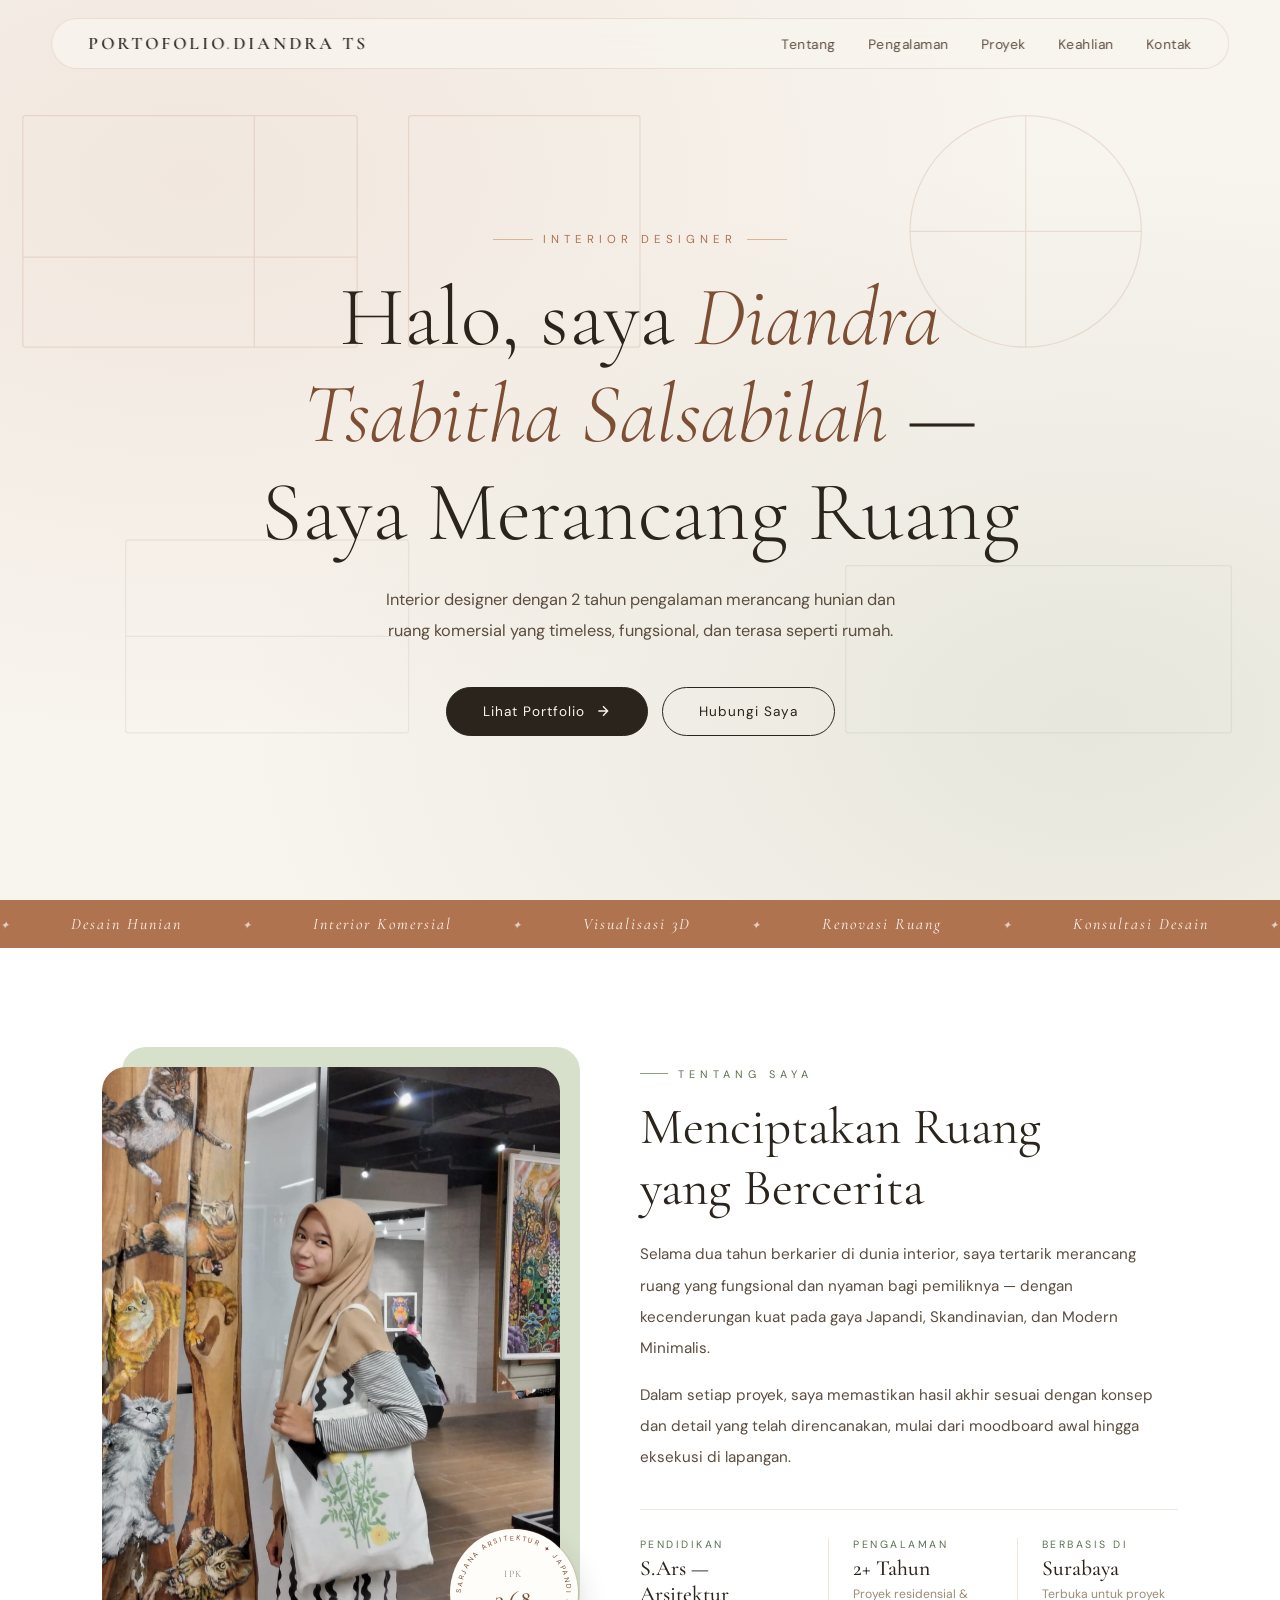
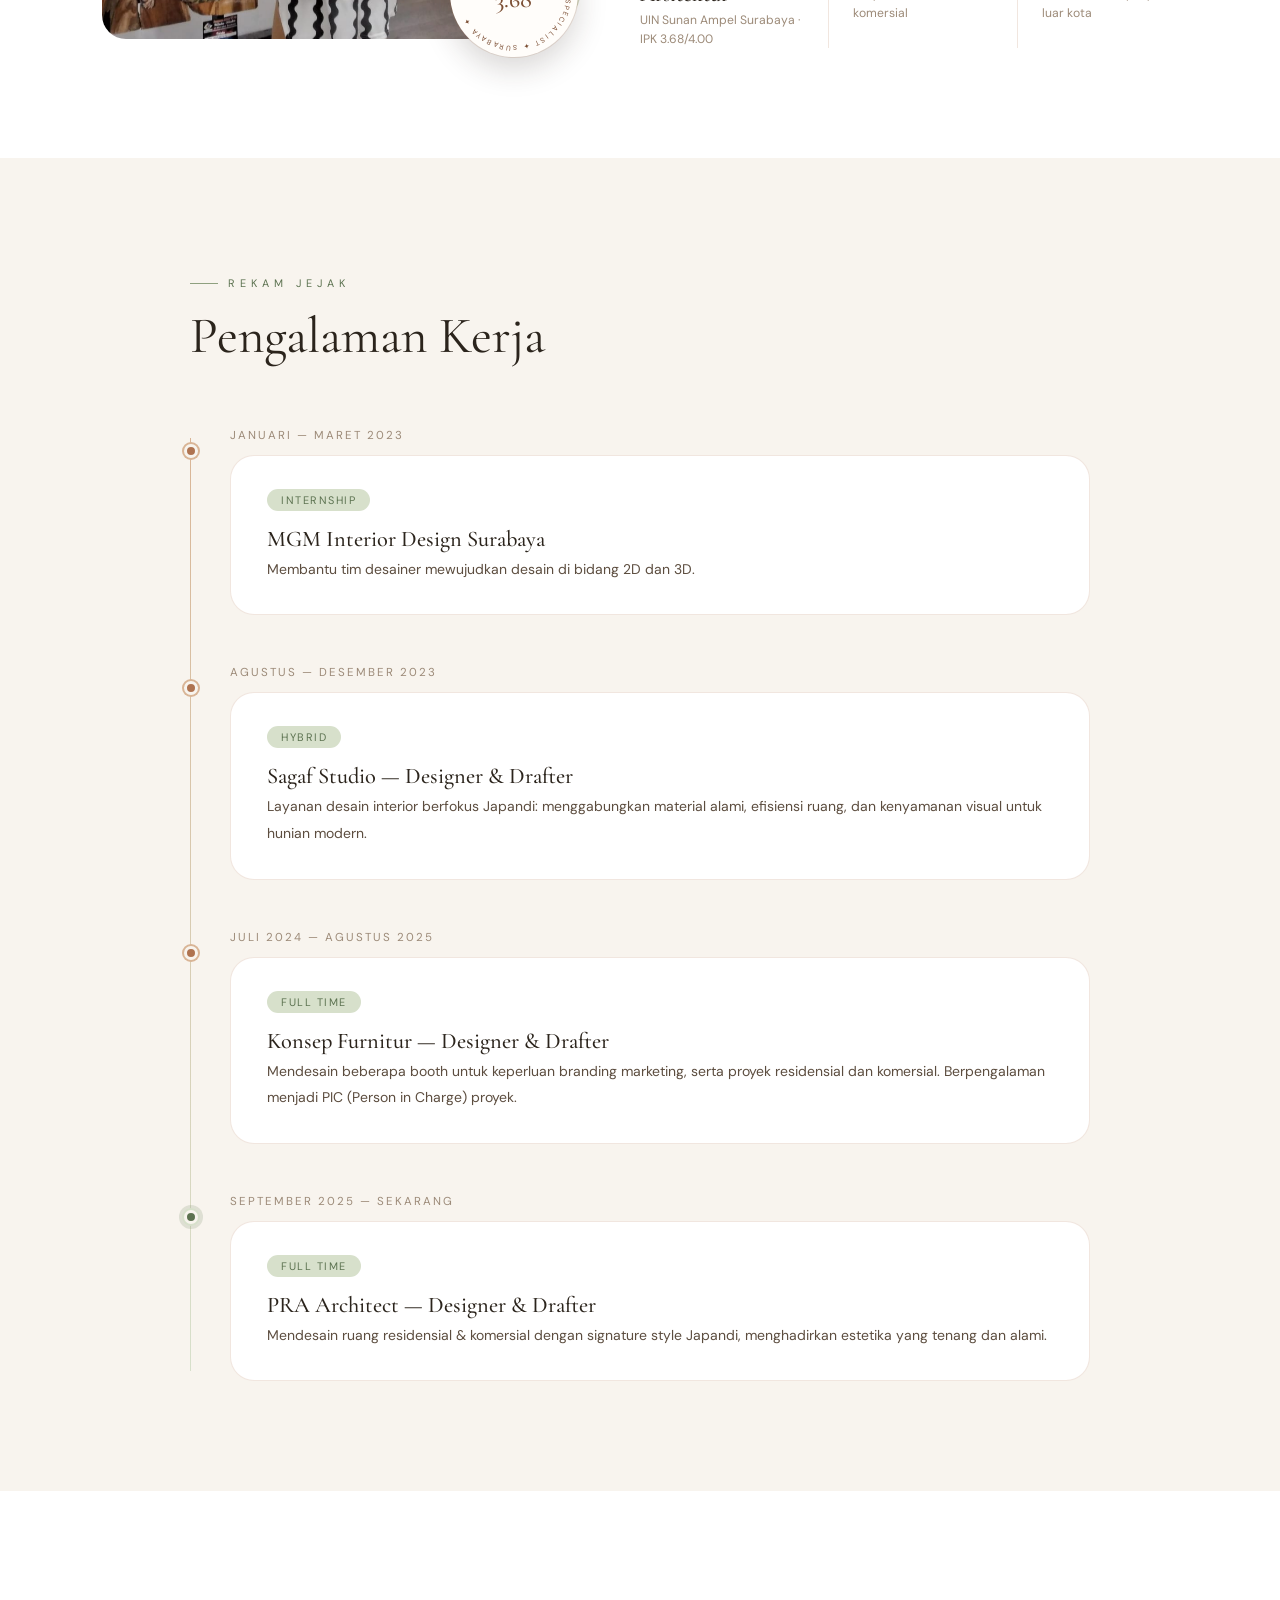
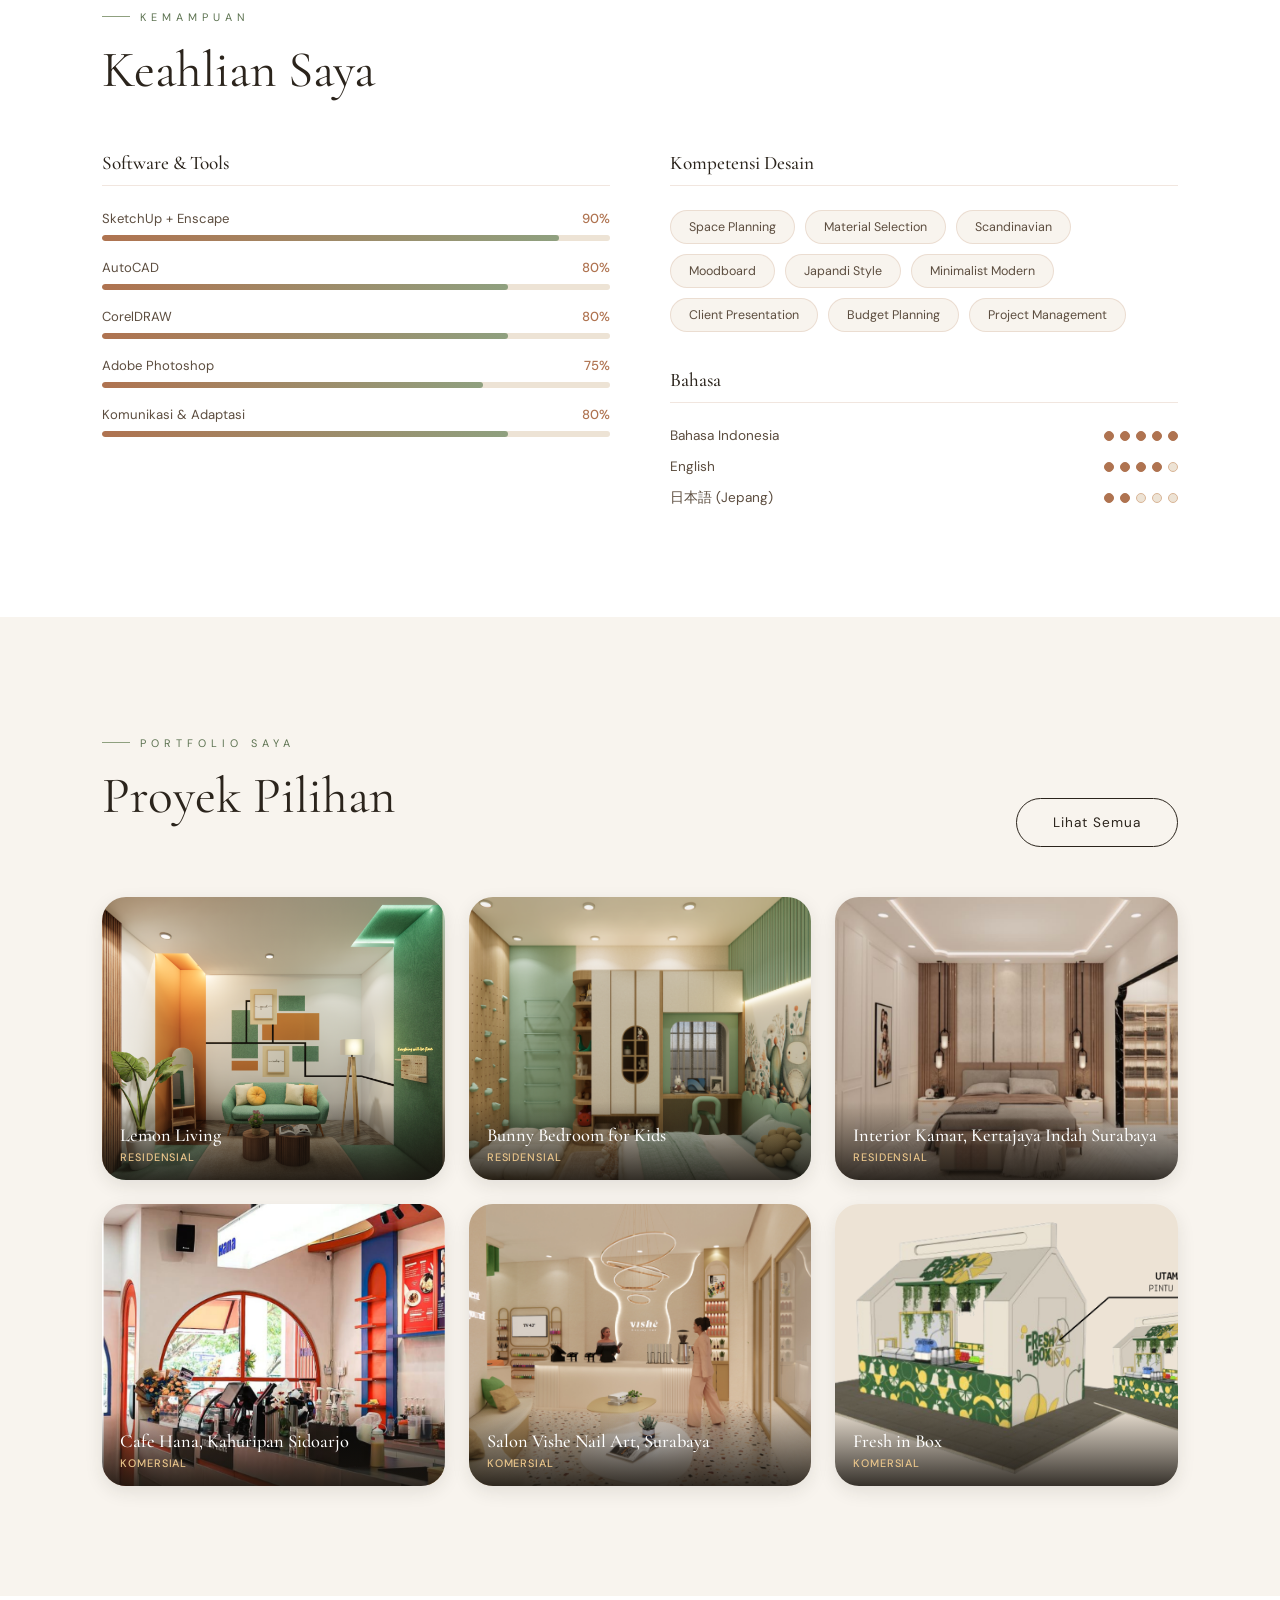
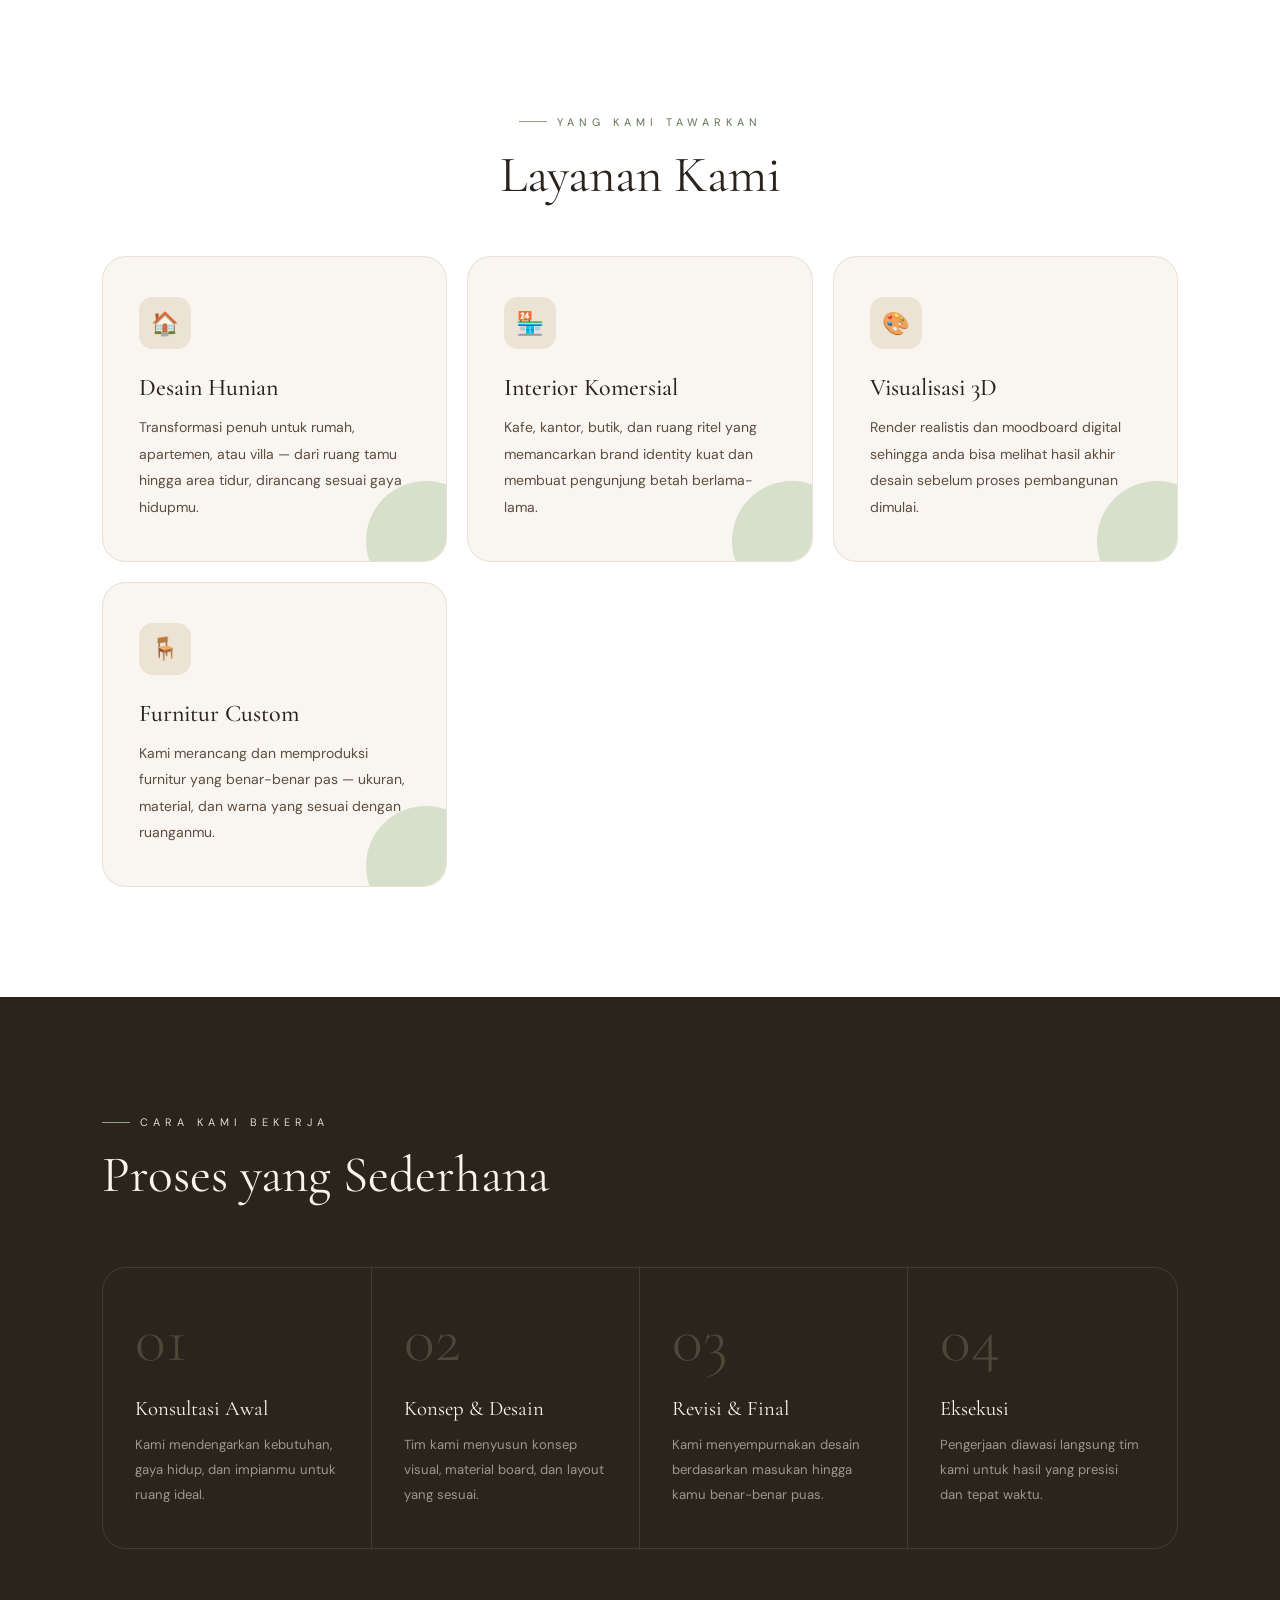
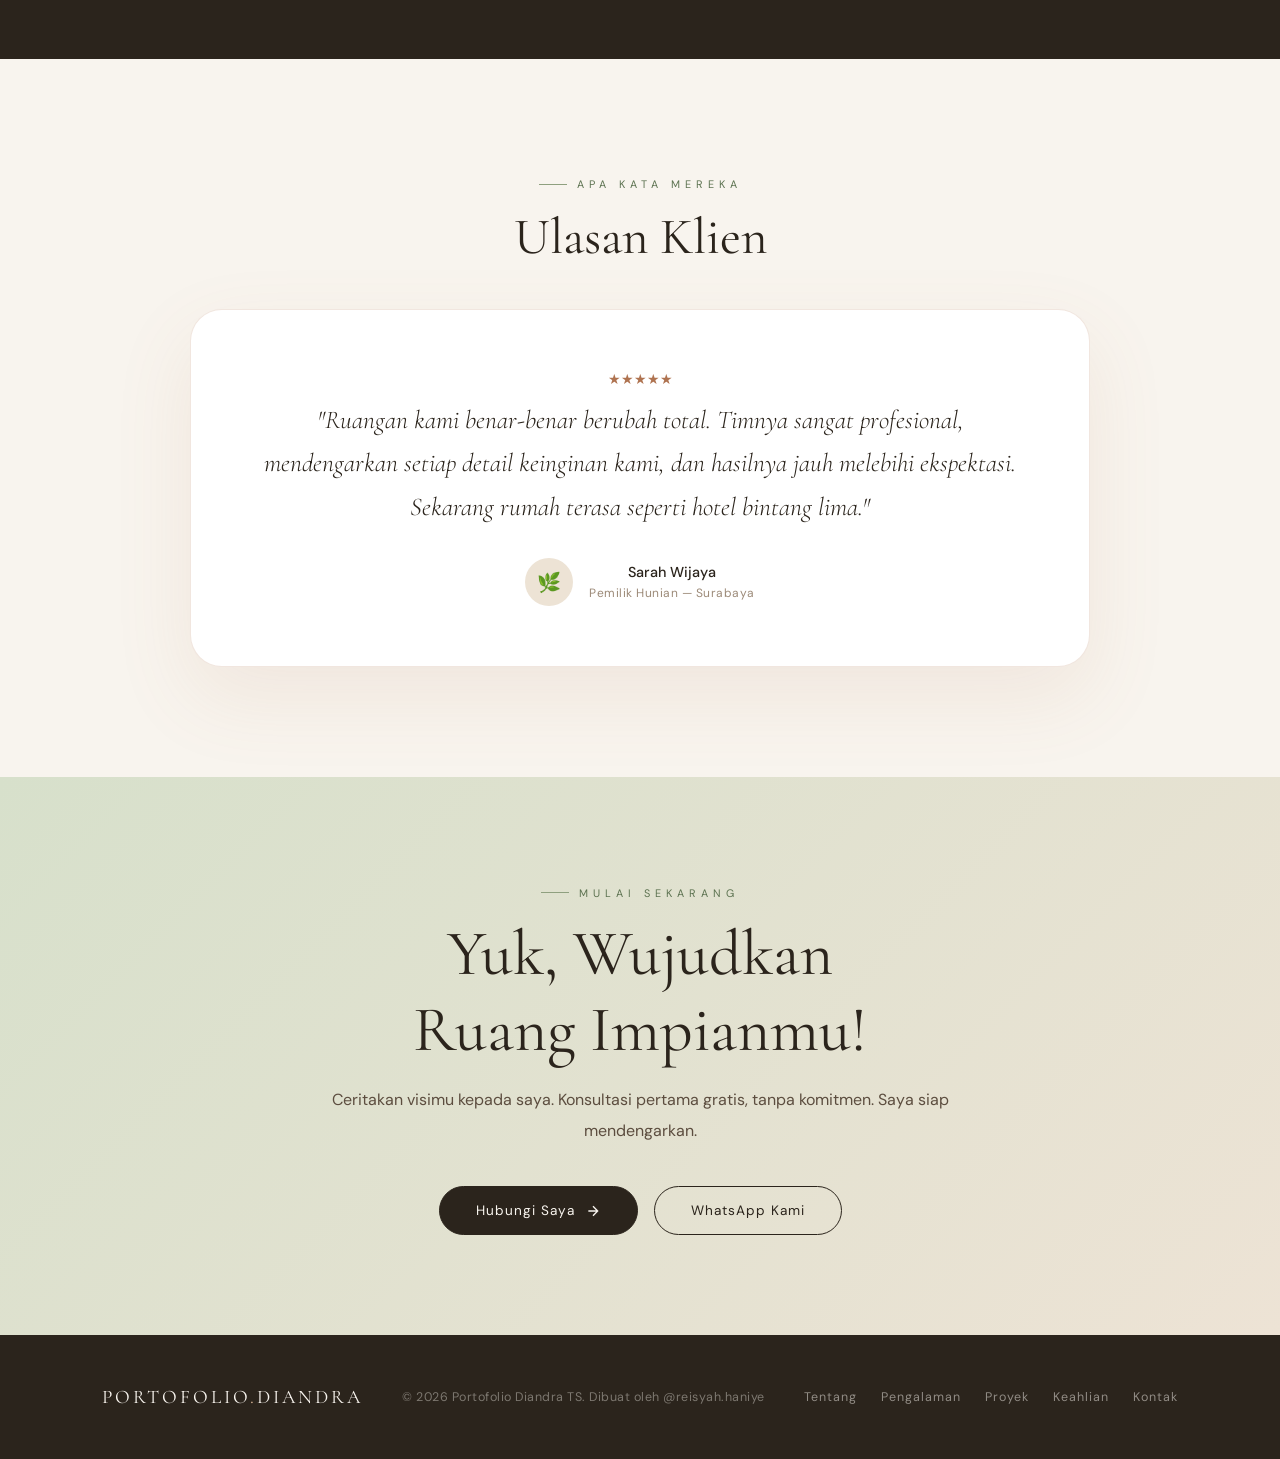
==== commit cd0c248a: "Update index.html" ====
--- a/index.html
+++ b/index.html
@@ -2,7 +2,7 @@
 <html lang="id">
 <head>
   <meta charset="UTF-8">
-  <meta name="viewport" content="width=device-width, initial-scale=1.0">
+  <meta name="viewport" content="width=device-width, initial-scale=1.0, maximum-scale=1.0, user-scalable=no, viewport-fit=cover">
   <title>Portofolio — Diandra Tsabitha Salsabilah</title>
   <meta name="description" content="Diandra Tsabitha Salsabilah — Interior designer di Surabaya berfokus pada gaya Japandi, Skandinavian, dan Modern Minimalis.">
   <link rel="stylesheet" href="style.css">
@@ -80,7 +80,6 @@
   </div>
 </div>
 
-<!-- ══════════ TENTANG (Tentang + Pendidikan digabung) ══════════ -->
 <section id="tentang" class="about-section">
   <div class="about-grid">
 
@@ -342,7 +341,6 @@
   </div>
 </section>
 
-<!-- ══════════ SERVICES ══════════ -->
 <section id="layanan" class="services-section">
   <div class="services-inner">
     <div class="fade" style="text-align:center;margin-bottom:0">
@@ -375,7 +373,6 @@
   </div>
 </section>
 
-<!-- ══════════ PROCESS ══════════ -->
 <section class="process-section">
   <div class="process-inner">
     <div class="fade">
@@ -465,4 +462,4 @@
 
 <script src="script.js"></script>
 </body>
-</html>+</html>
--- a/style.css
+++ b/style.css
@@ -26,7 +26,13 @@
   box-sizing: border-box;
 }
 
-html { scroll-behavior: smooth; }
+html {
+  scroll-behavior: smooth;
+  -webkit-text-size-adjust: 100%;
+  text-size-adjust: 100%;
+  overflow-x: hidden;
+  width: 100%;
+}
 
 @media (prefers-reduced-motion: reduce) {
   html { scroll-behavior: auto; }
@@ -38,6 +44,14 @@
   background: var(--cream);
   color: var(--ink);
   overflow-x: hidden;
+  width: 100%;
+  max-width: 100vw;
+  position: relative;
+}
+
+/* Jaring pengaman: apapun media-nya, jangan sampai lebih lebar dari layar */
+img, svg, video, canvas {
+  max-width: 100%;
 }
 
 /* ── Ambient background blobs ── */
@@ -49,6 +63,7 @@
   background: radial-gradient(circle, var(--beige) 0%, transparent 70%);
   opacity: 0.7;
   z-index: -1;
+  pointer-events: none;
 }
 body::after {
   content: "";
@@ -58,6 +73,7 @@
   background: radial-gradient(circle, var(--sage-lt) 0%, transparent 70%);
   opacity: 0.6;
   z-index: -1;
+  pointer-events: none;
 }
 
 /* ══════════════════════════ NAVBAR ══════════════════════════ */
@@ -87,6 +103,7 @@
   font-size: 1.1rem;
   letter-spacing: 3px;
   color: var(--ink);
+  white-space: nowrap;
 }
 
 .logo span { color: var(--clay); }
@@ -156,6 +173,7 @@
 /* ══════════════════════════ HERO ══════════════════════════ */
 .hero {
   min-height: 100vh;
+  min-height: 100dvh;
   display: flex;
   justify-content: center;
   align-items: center;
@@ -172,6 +190,8 @@
 .hero-blueprint {
   position: absolute;
   inset: 0;
+  width: 100%;
+  height: 100%;
   z-index: 0;
   opacity: 0.5;
   pointer-events: none;
@@ -181,6 +201,7 @@
   position: relative;
   z-index: 2;
   max-width: 820px;
+  width: 100%;
 }
 
 .hero-eyebrow {
@@ -205,11 +226,12 @@
 
 .hero h1 {
   font-family: 'Cormorant Garamond', serif;
-  font-size: clamp(3rem, 6.6vw, 5.4rem);
+  font-size: clamp(2.2rem, 6.6vw, 5.4rem);
   font-weight: 300;
-  line-height: 1.1;
+  line-height: 1.15;
   color: var(--ink);
   margin-bottom: 24px;
+  overflow-wrap: break-word;
 }
 
 .hero h1 em {
@@ -264,6 +286,7 @@
   overflow: hidden;
   background: var(--clay);
   padding: 14px 0;
+  width: 100%;
 }
 
 .ticker {
@@ -295,7 +318,11 @@
 }
 
 /* ══════════════════════════ SECTIONS BASE ══════════════════════════ */
-section { padding: 110px 8%; }
+section {
+  padding: 110px 8%;
+  width: 100%;
+  overflow-x: hidden;
+}
 
 .section-label {
   display: inline-flex;
@@ -336,6 +363,7 @@
 
 .about-visual {
   position: relative;
+  max-width: 100%;
 }
 
 .about-img-main {
@@ -434,6 +462,7 @@
   gap: 4px;
   padding-left: 24px;
   border-left: 1px solid var(--border);
+  min-width: 0;
 }
 
 .about-fact:first-child { padding-left: 0; border-left: none; }
@@ -479,7 +508,7 @@
   margin: 0 auto;
 }
 
-.masonry-item { margin: 0; }
+.masonry-item { margin: 0; min-width: 0; }
 
 .masonry-item a {
   position: relative;
@@ -638,6 +667,7 @@
   border-right: 1px solid rgba(255,255,255,0.1);
   position: relative;
   transition: background 0.3s;
+  min-width: 0;
 }
 
 .process-step:last-child { border-right: none; }
@@ -743,6 +773,8 @@
   align-items: center;
   flex-wrap: wrap;
   gap: 20px;
+  width: 100%;
+  overflow-x: hidden;
 }
 
 .footer-logo {
@@ -755,7 +787,7 @@
 
 footer p { font-size: 0.78rem; color: rgba(248,244,238,0.4); letter-spacing: 0.5px; }
 
-.footer-links { display: flex; gap: 24px; }
+.footer-links { display: flex; gap: 24px; flex-wrap: wrap; justify-content: center; }
 .footer-links a {
   font-size: 0.78rem;
   color: rgba(248,244,238,0.5);
@@ -941,9 +973,18 @@
   .skills-grid { grid-template-columns: 1fr; gap: 40px; }
 }
 
+@media (max-width: 700px) {
+  .about-facts { grid-template-columns: 1fr; gap: 20px; }
+  .about-fact { border-left: none; padding-left: 0; border-top: 1px solid var(--border); padding-top: 20px; }
+  .about-fact:first-child { border-top: none; padding-top: 0; }
+}
+
 @media (max-width: 640px) {
-  .navbar { flex-wrap: nowrap; border-radius: 28px; top: 10px; padding: 14px 20px; align-items: center; }
+  html { font-size: 15px; }
+
+  .navbar { flex-wrap: nowrap; border-radius: 28px; top: 10px; padding: 12px 16px; align-items: center; width: 94%; }
   .nav-toggle { display: flex; }
+  .logo { font-size: 0.92rem; letter-spacing: 1.5px; overflow: hidden; text-overflow: ellipsis; max-width: 62vw; }
 
   .nav-links {
     position: absolute;
@@ -977,15 +1018,22 @@
   }
   .nav-links a::after { display: none; }
 
+  .hero { padding: 130px 6% 70px; }
+
   .process-steps { grid-template-columns: 1fr; }
   .process-step { border-right: none; border-bottom: 1px solid rgba(255,255,255,0.1) !important; }
   .process-step:last-child { border-bottom: none !important; }
   .review-card { padding: 40px 28px; }
   .review-card blockquote { font-size: 1.25rem; }
   section { padding: 80px 6%; }
-  .about-facts { grid-template-columns: 1fr; gap: 20px; }
-  .about-fact { border-left: none; padding-left: 0; border-top: 1px solid var(--border); padding-top: 20px; }
-  .about-fact:first-child { border-top: none; padding-top: 0; }
+}
+
+@media (max-width: 400px) {
+  .navbar { padding: 10px 14px; }
+  .logo { font-size: 0.82rem; letter-spacing: 1px; max-width: 56vw; }
+  .nav-toggle { width: 28px; height: 28px; }
+  .hero-eyebrow { letter-spacing: 3px; font-size: 0.66rem; }
+  .btn { padding: 13px 26px; font-size: 0.8rem; }
 }
 
 /* ══════════ MASONRY LINK FIX ══════════ */
@@ -1253,4 +1301,4 @@
   .lightbox-arrow { width: 40px; height: 40px; }
   .lightbox-arrow.prev { left: 8px; }
   .lightbox-arrow.next { right: 8px; }
-}+}
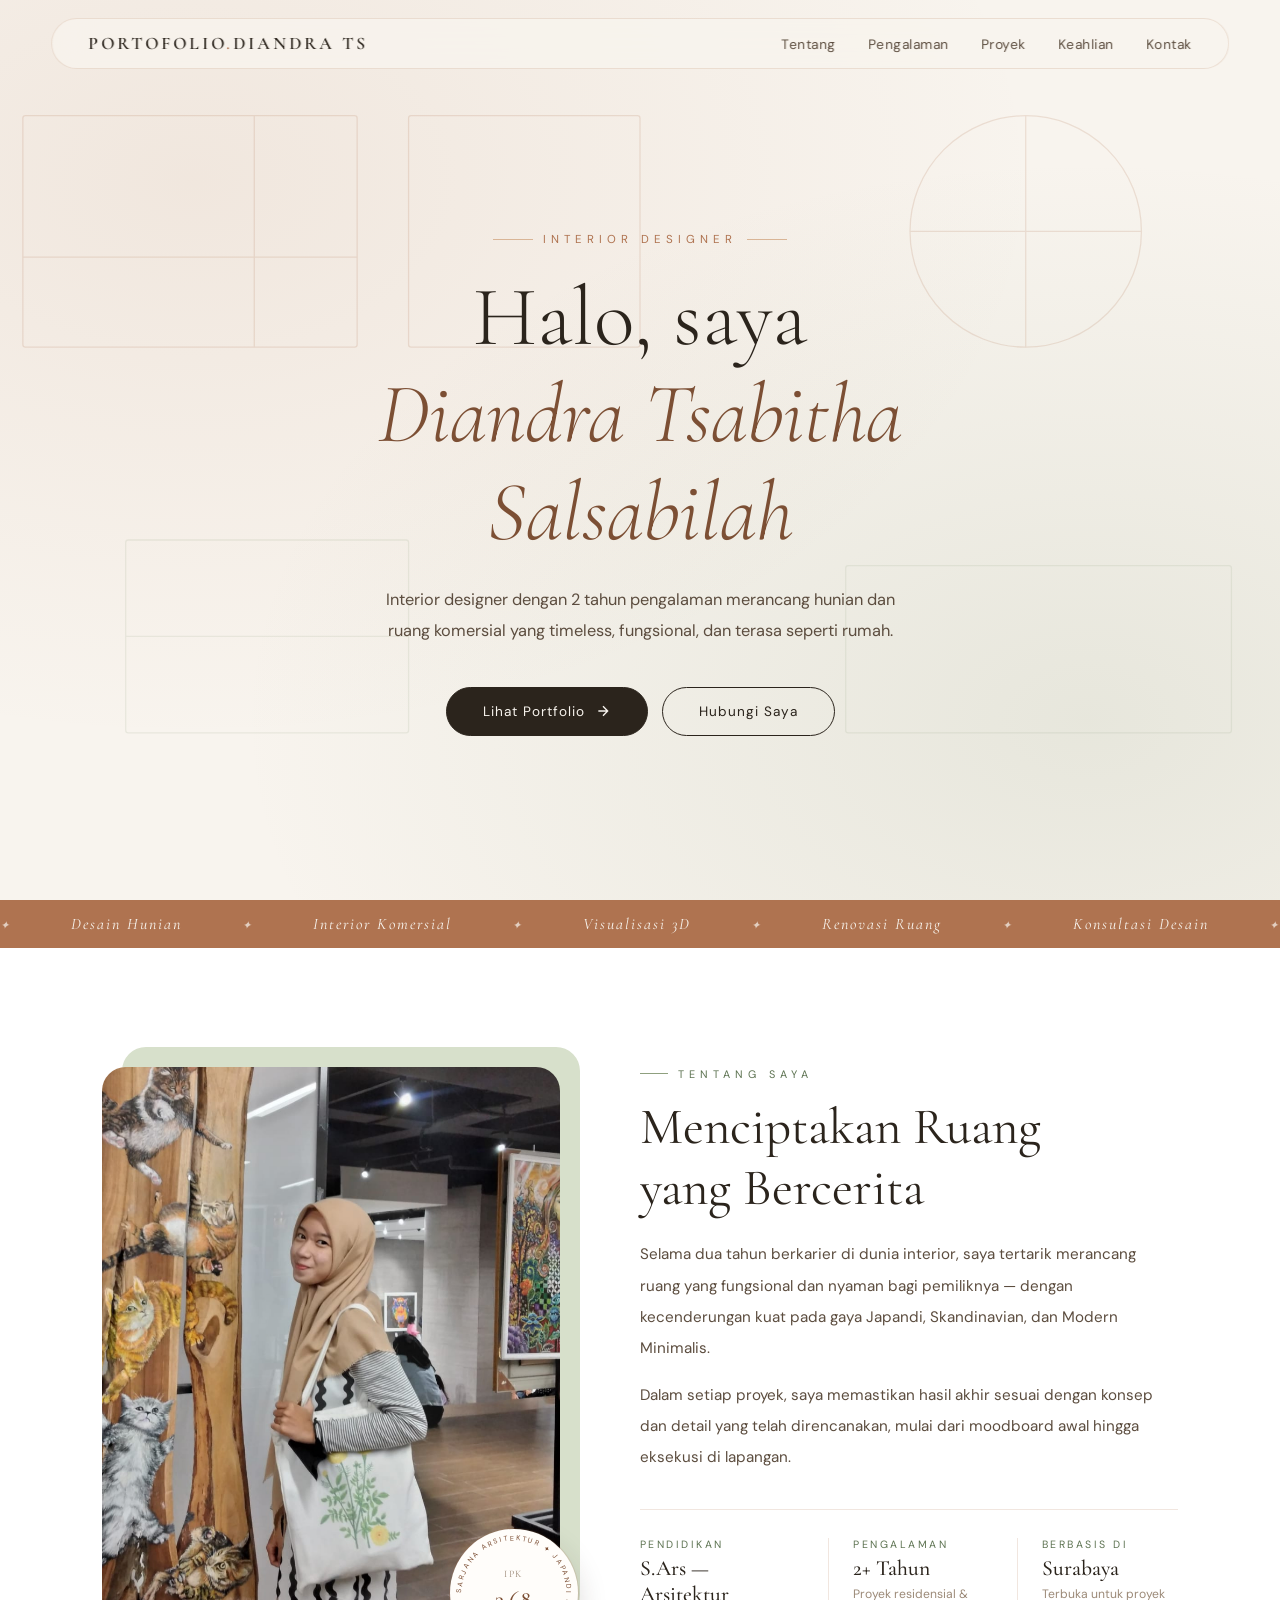
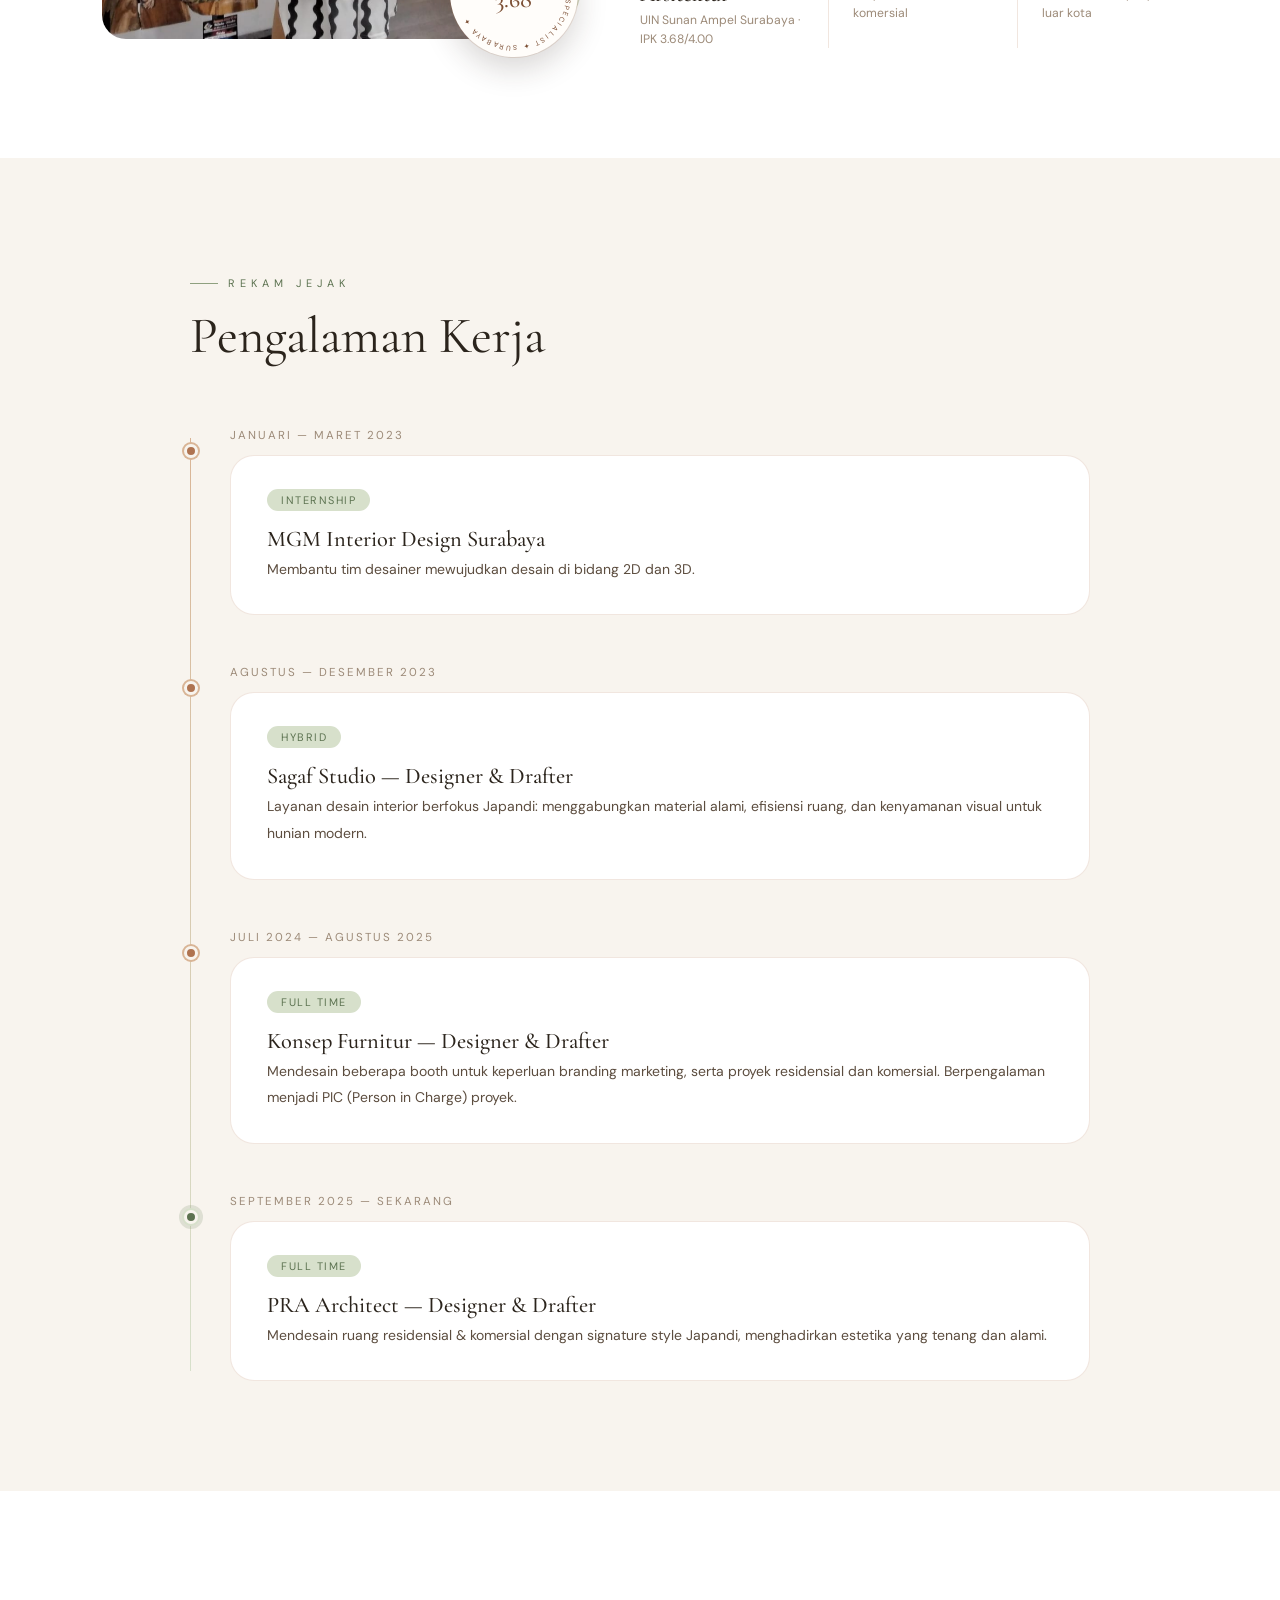
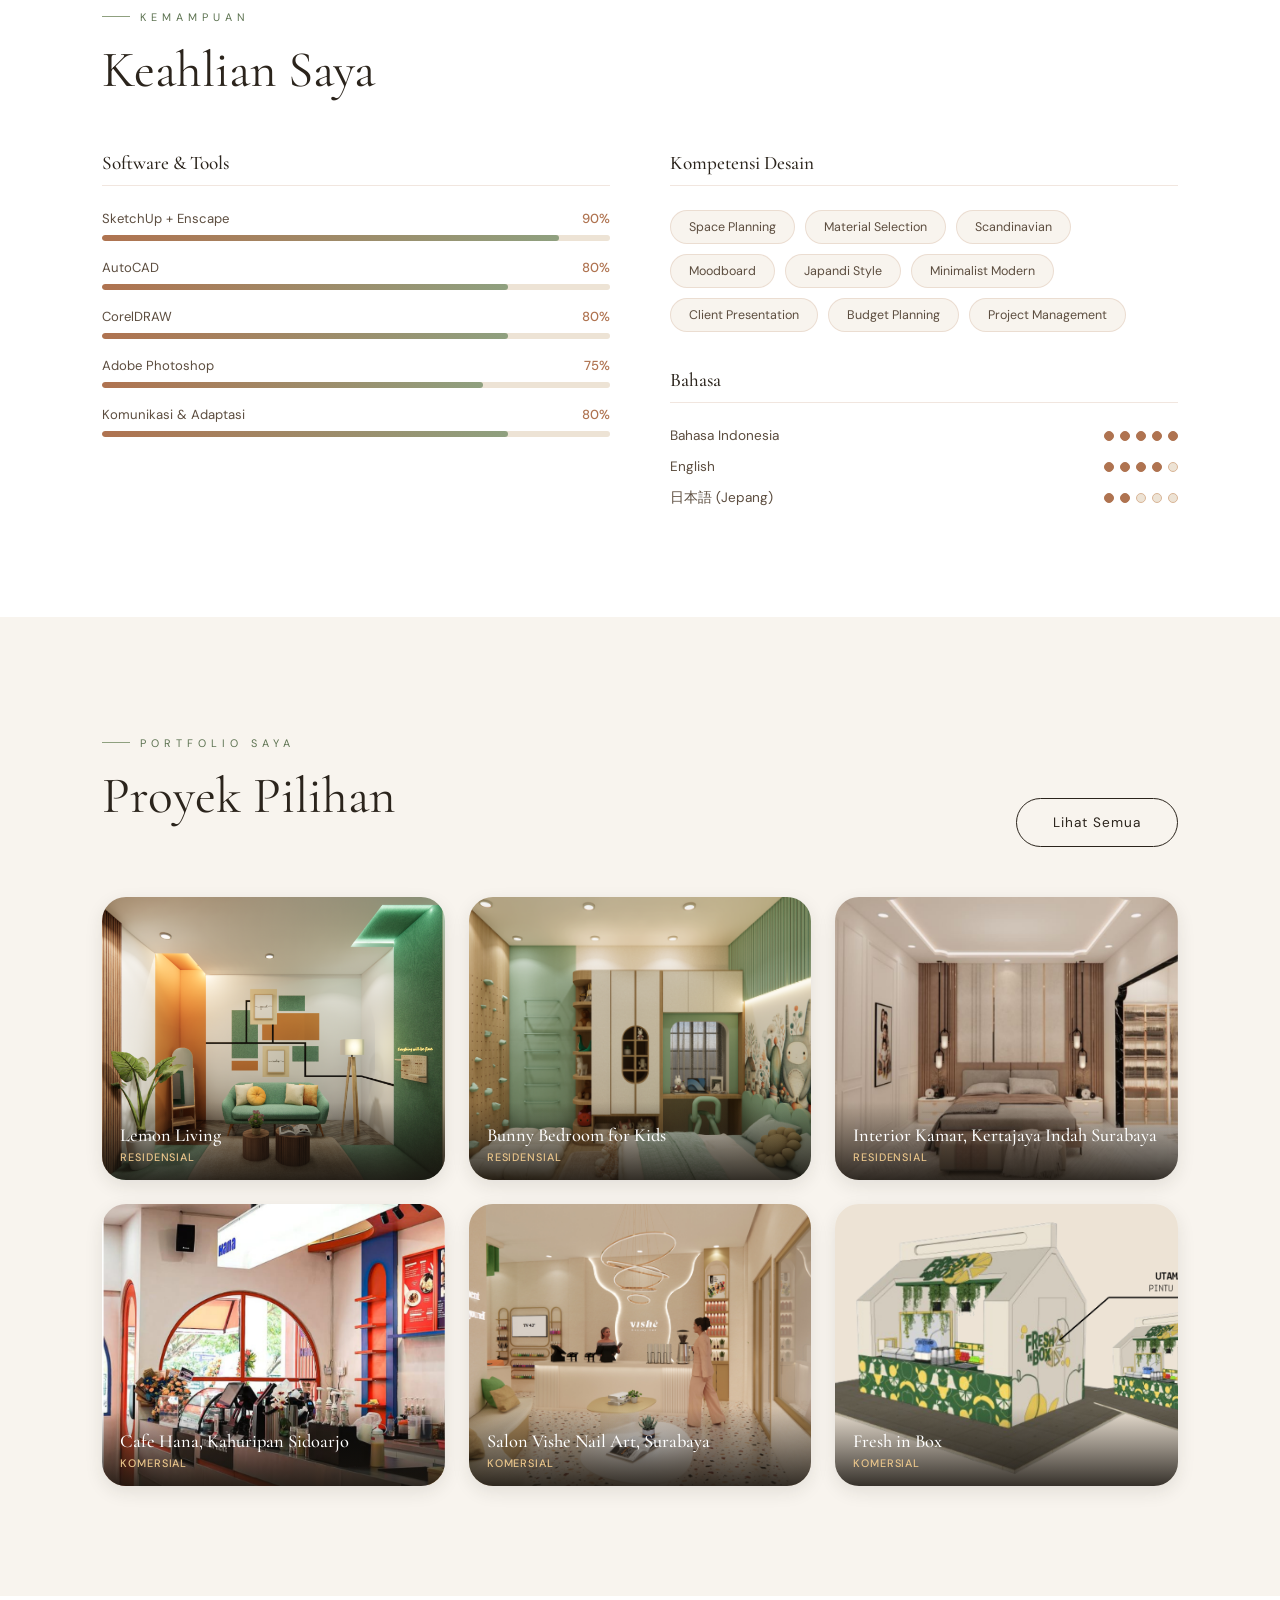
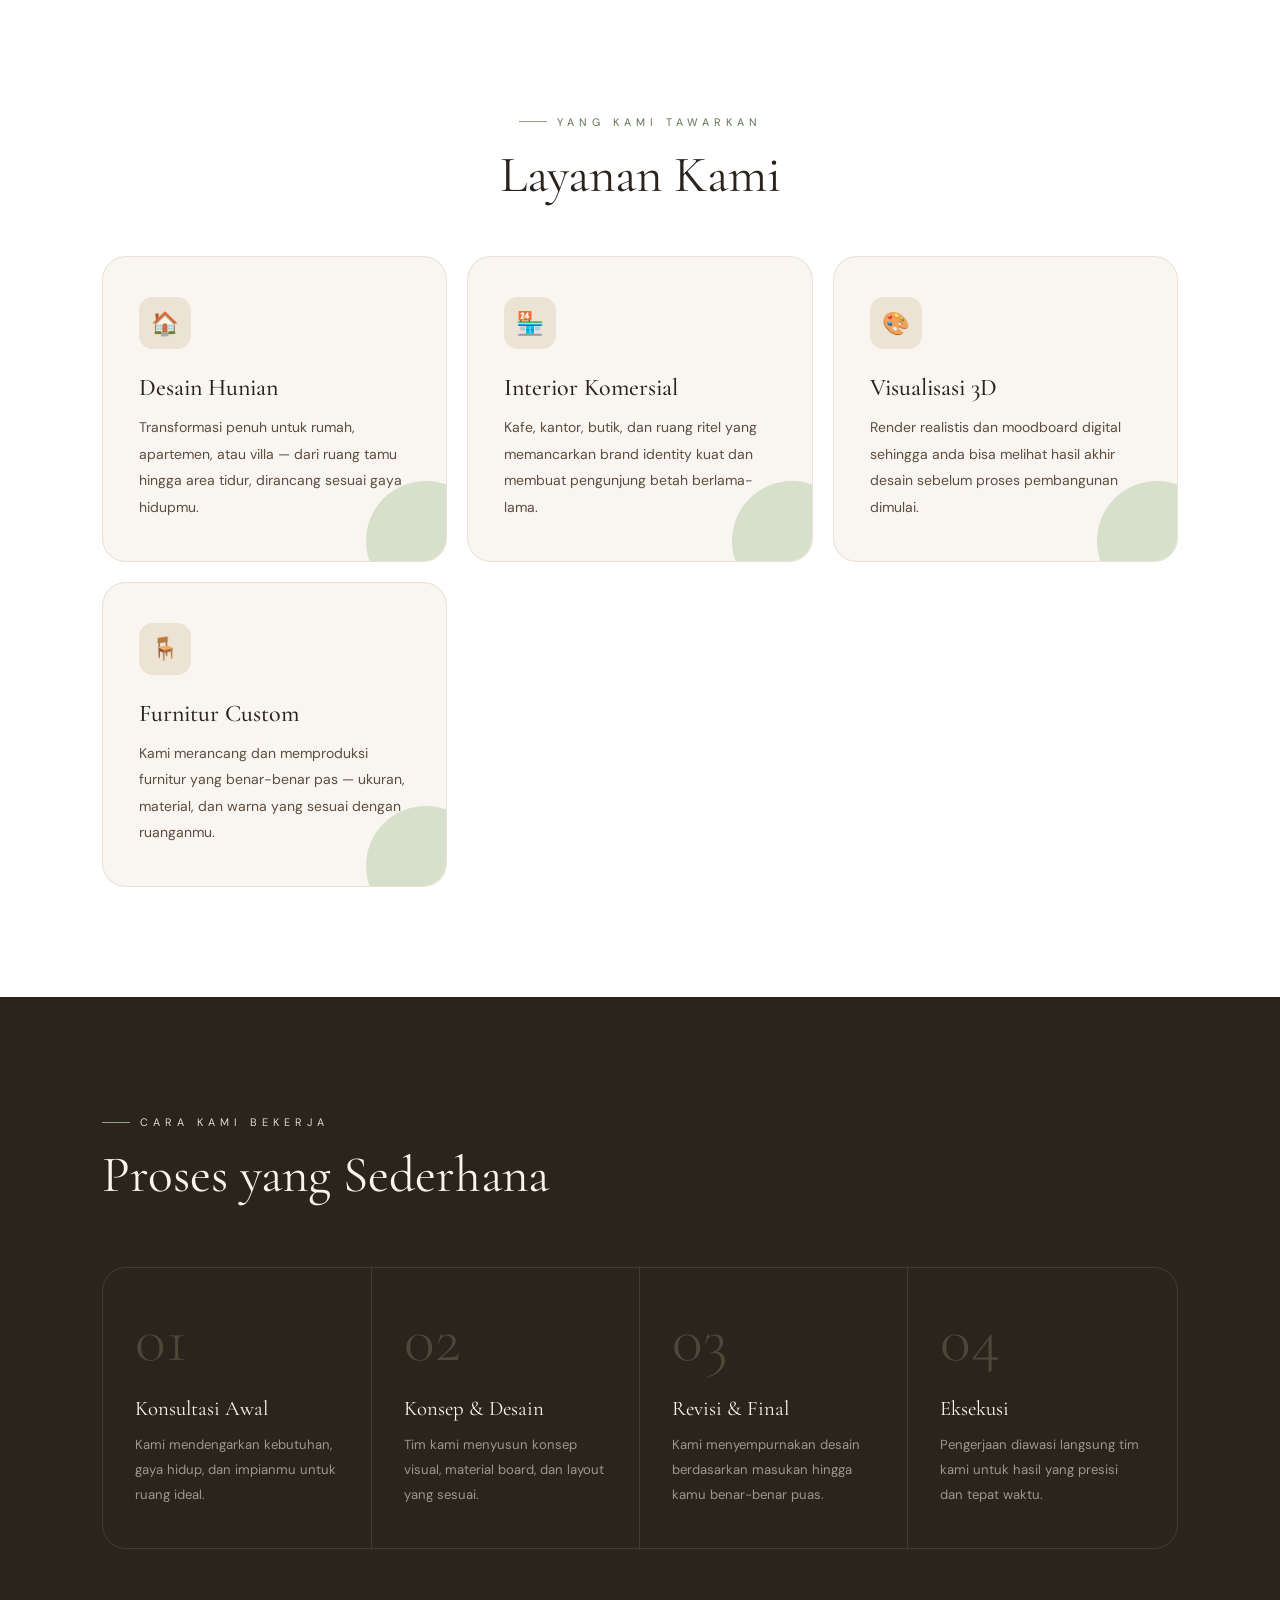
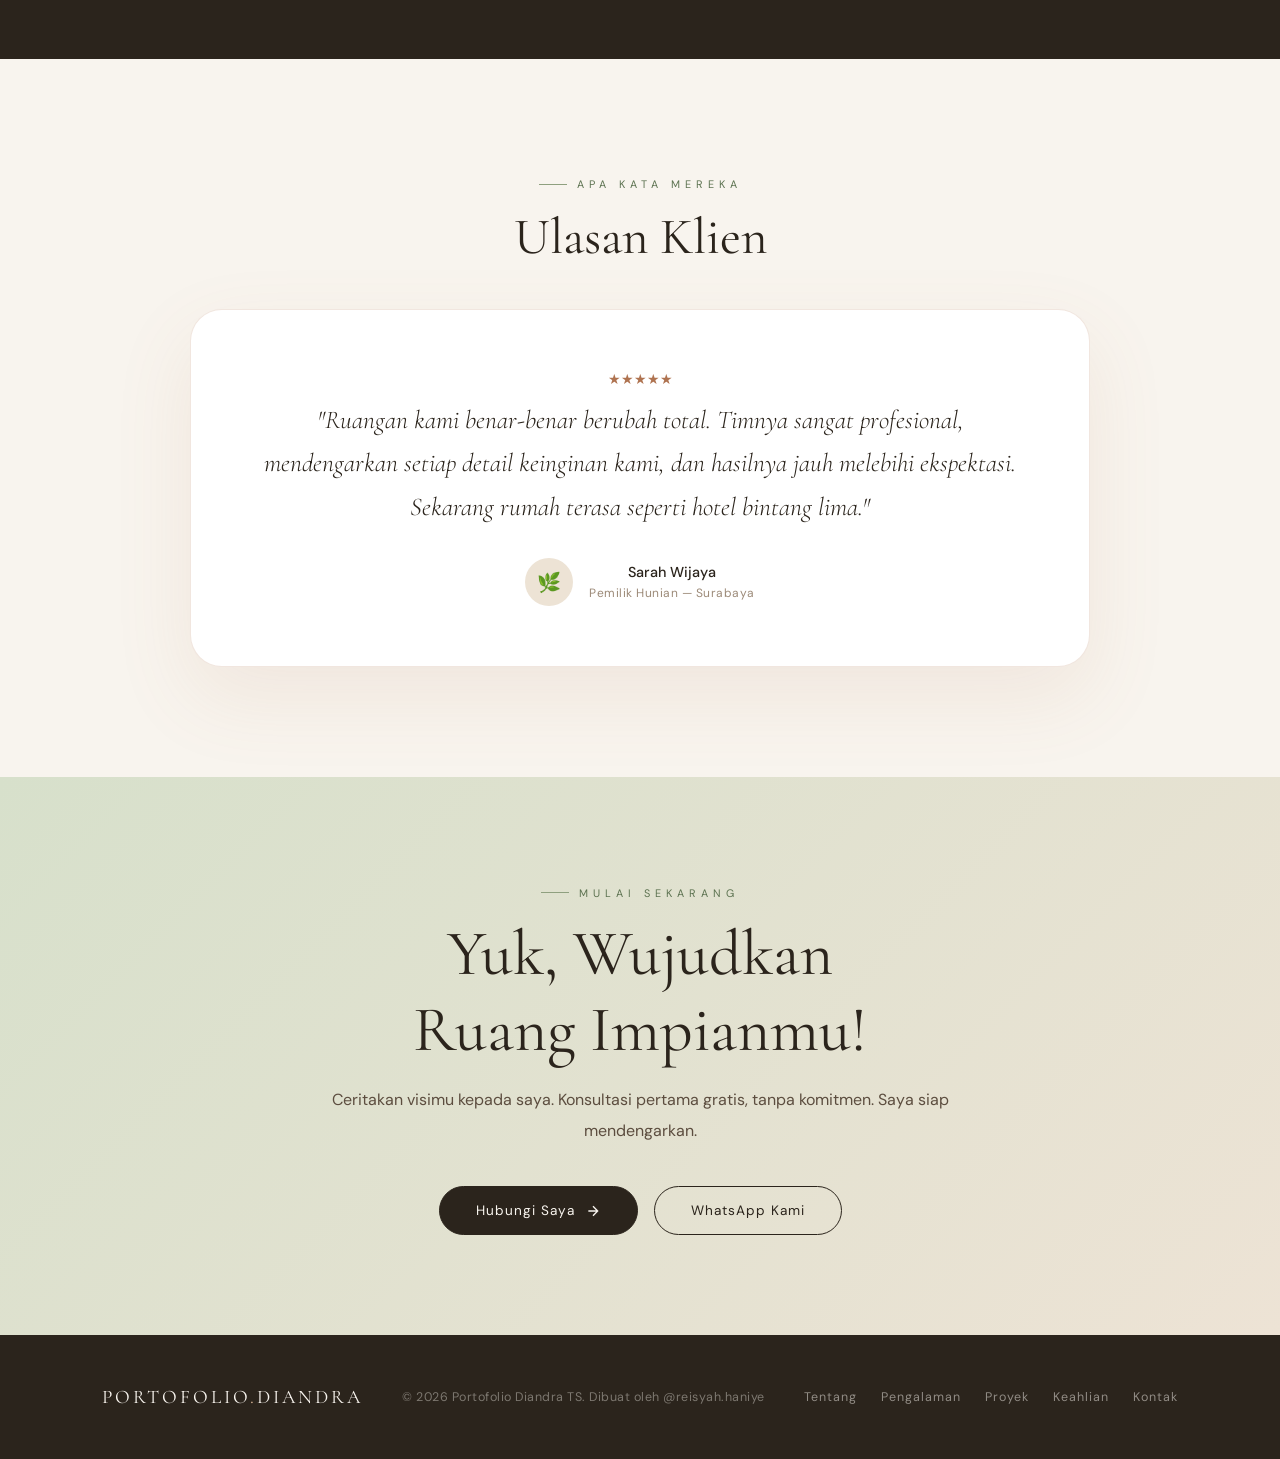
==== commit 4654eb92: "Update index.html" ====
--- a/index.html
+++ b/index.html
@@ -46,8 +46,7 @@
   <div class="hero-content fade">
     <div class="hero-eyebrow">Interior Designer</div>
     <h1>
-      Halo, saya <em>Diandra Tsabitha Salsabilah</em> —<br>
-      Saya Merancang Ruang
+      Halo, saya <em> <br> Diandra Tsabitha Salsabilah</em> </br>
     </h1>
     <p>
       Interior designer dengan 2 tahun pengalaman merancang hunian dan ruang komersial
@@ -439,7 +438,7 @@
       tanpa komitmen. Saya siap mendengarkan.
     </p>
     <div class="contact-btns">
-      <a href="mailto:hello@ruangstudio.id" class="btn">
+      <a class="btn">
         Hubungi Saya
         <svg viewBox="0 0 24 24" fill="none" stroke="currentColor" stroke-width="2" style="width:16px;height:16px"><path d="M5 12h14M12 5l7 7-7 7"/></svg>
       </a>
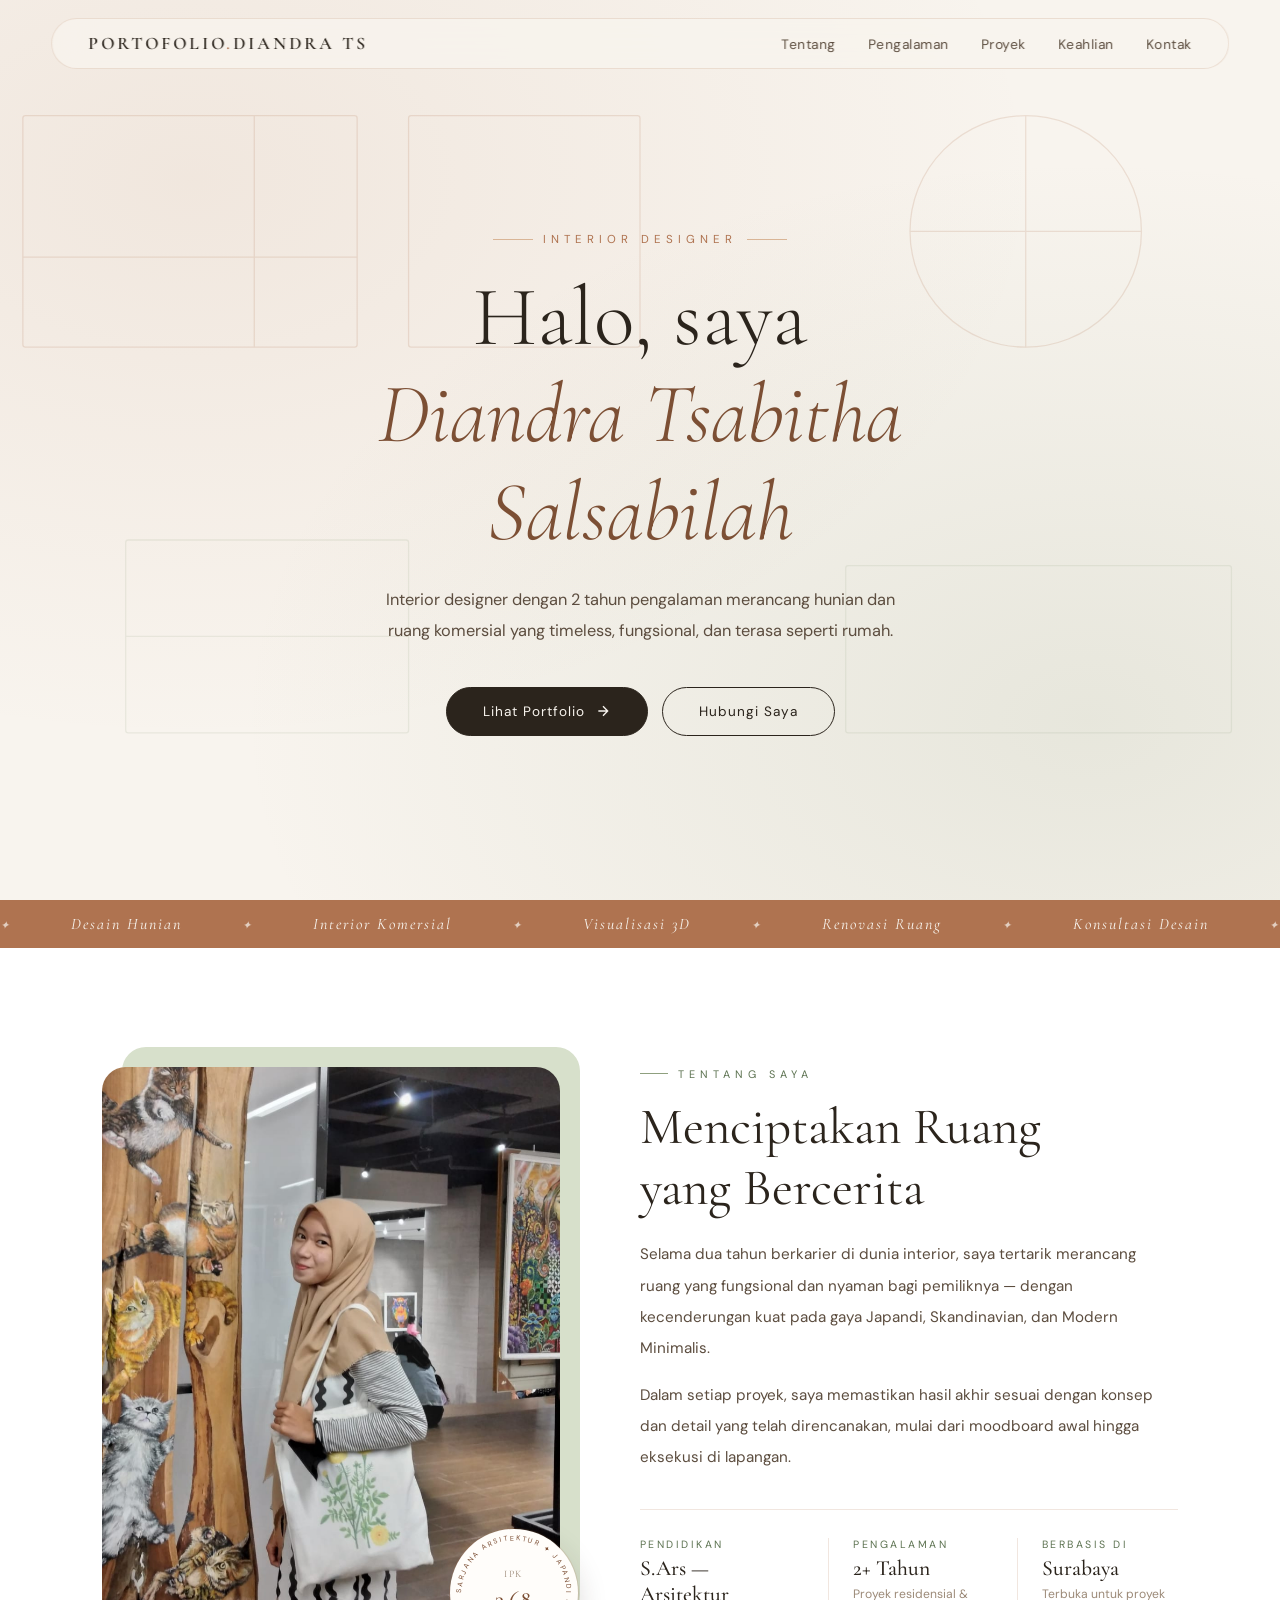
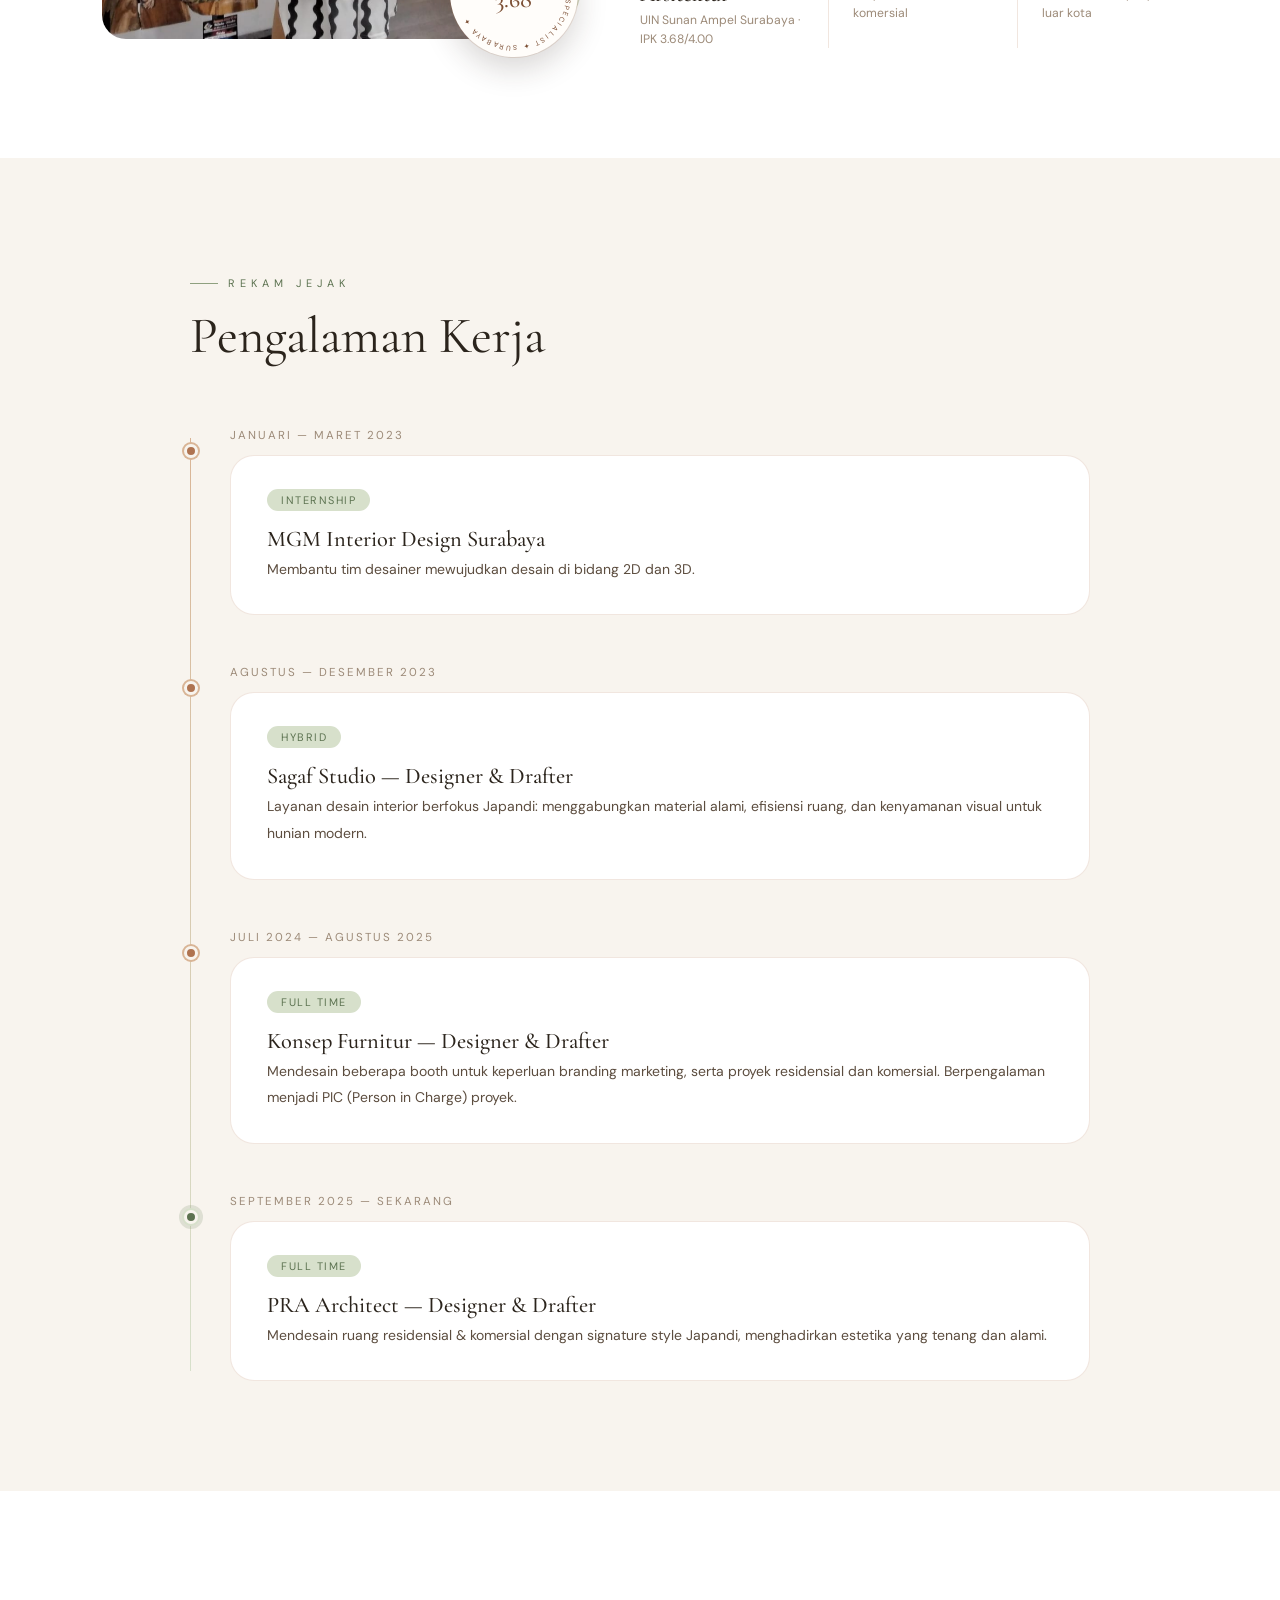
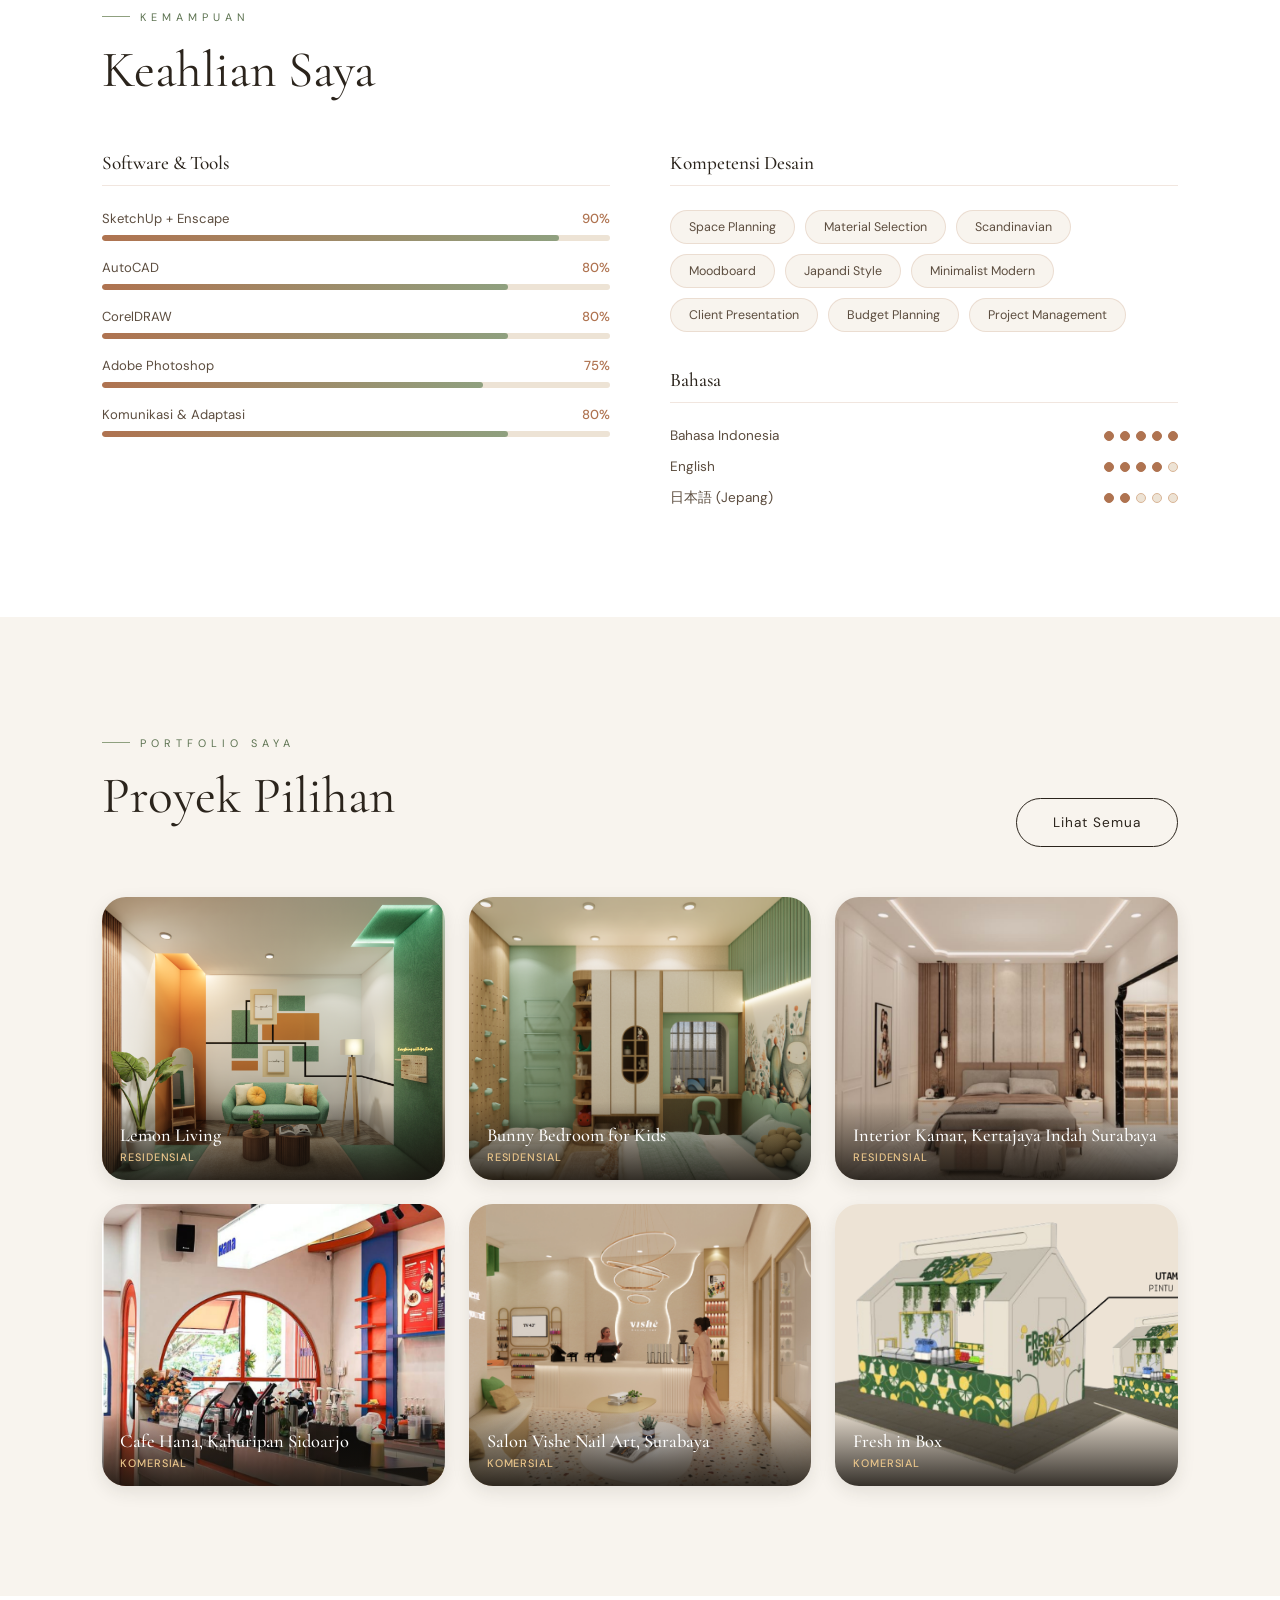
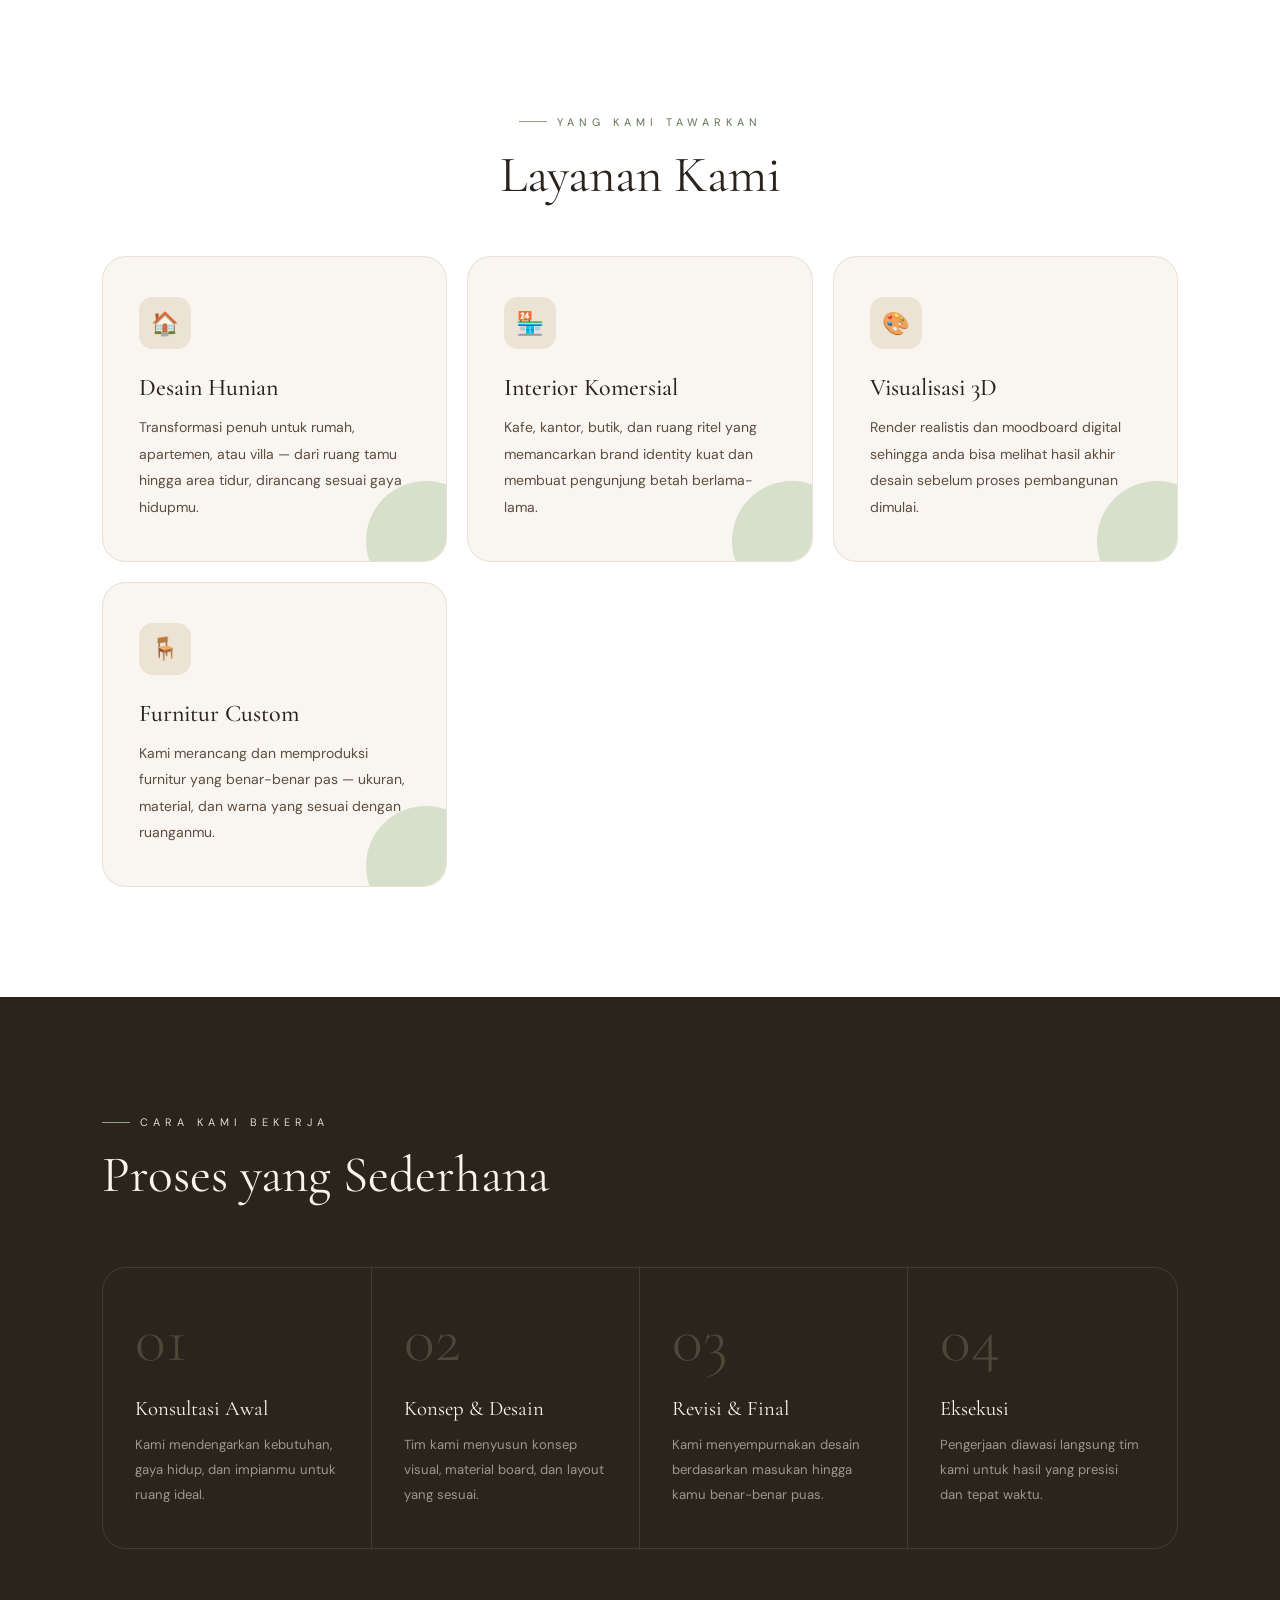
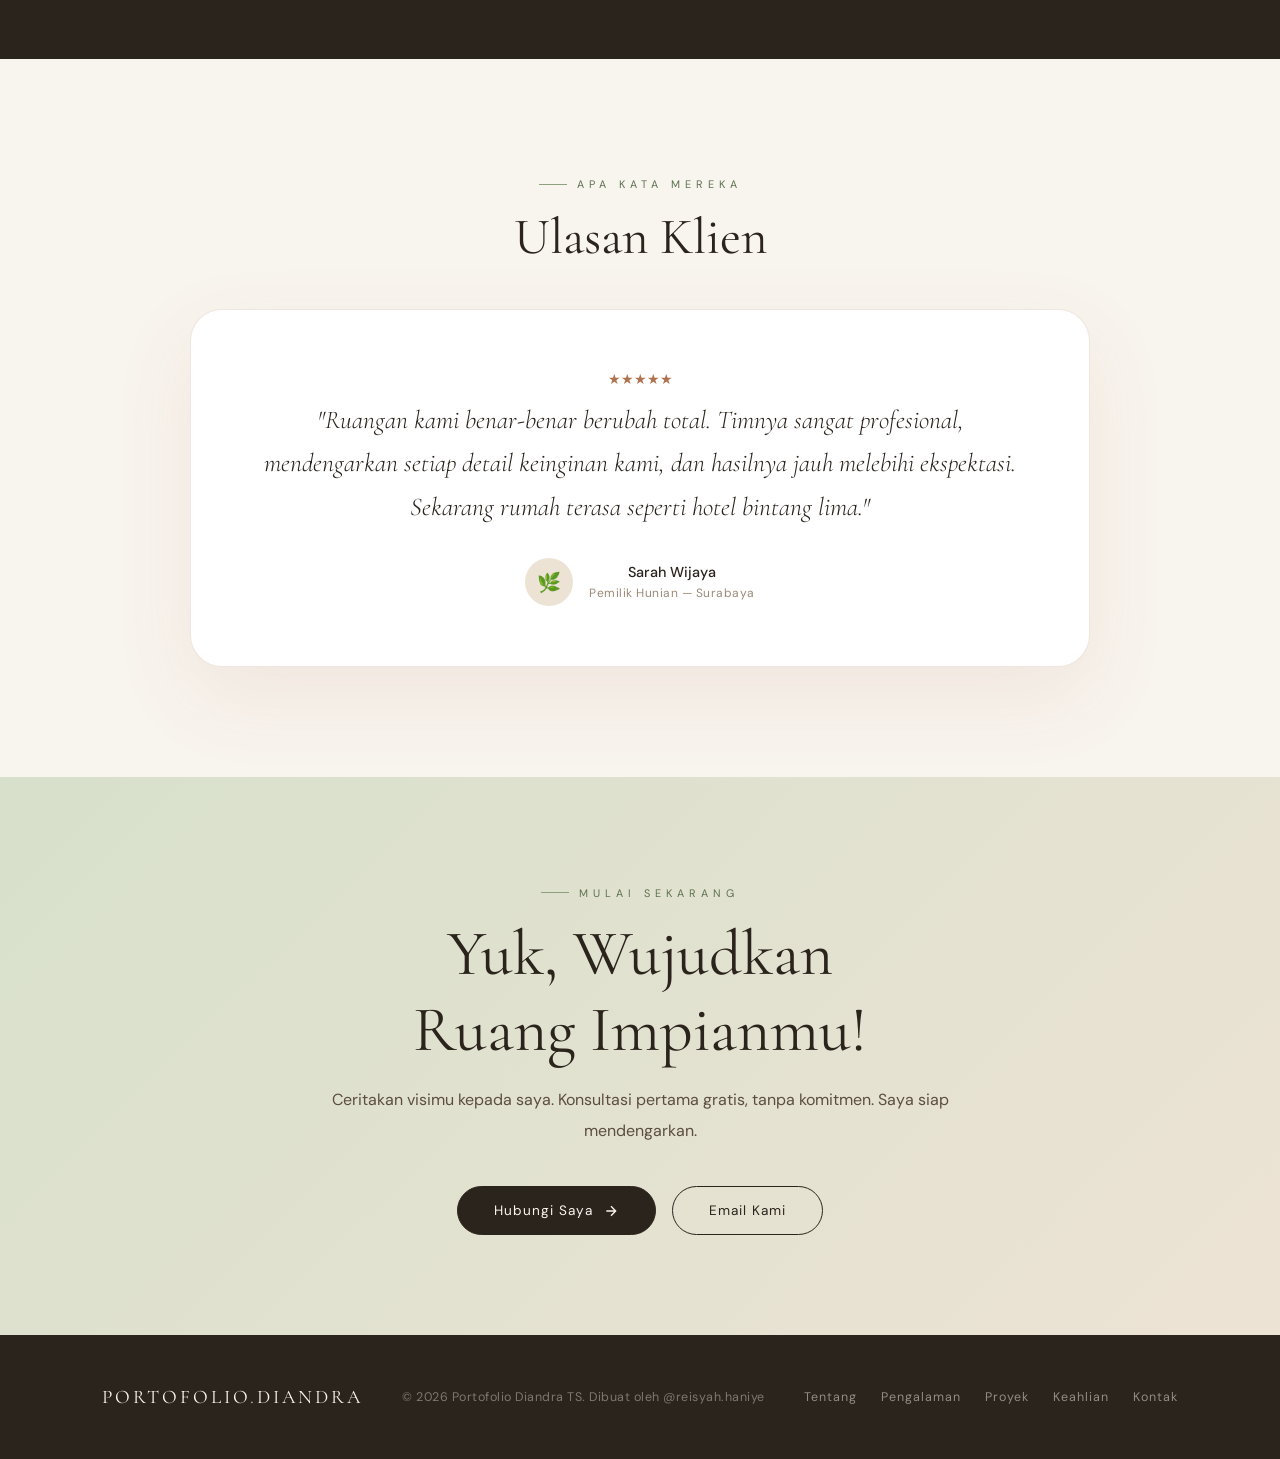
==== commit ea87f947: "Update index.html" ====
--- a/index.html
+++ b/index.html
@@ -442,7 +442,7 @@
         Hubungi Saya
         <svg viewBox="0 0 24 24" fill="none" stroke="currentColor" stroke-width="2" style="width:16px;height:16px"><path d="M5 12h14M12 5l7 7-7 7"/></svg>
       </a>
-      <a href="https://wa.me/62812345678" class="btn btn-outline">WhatsApp Kami</a>
+      <a href="mailto:alamat-diandratsal@gmail.com?subject=Tanya%20Seputar%20Layanan" class="btn btn-outline">Email Kami</a>
     </div>
   </div>
 </section>
